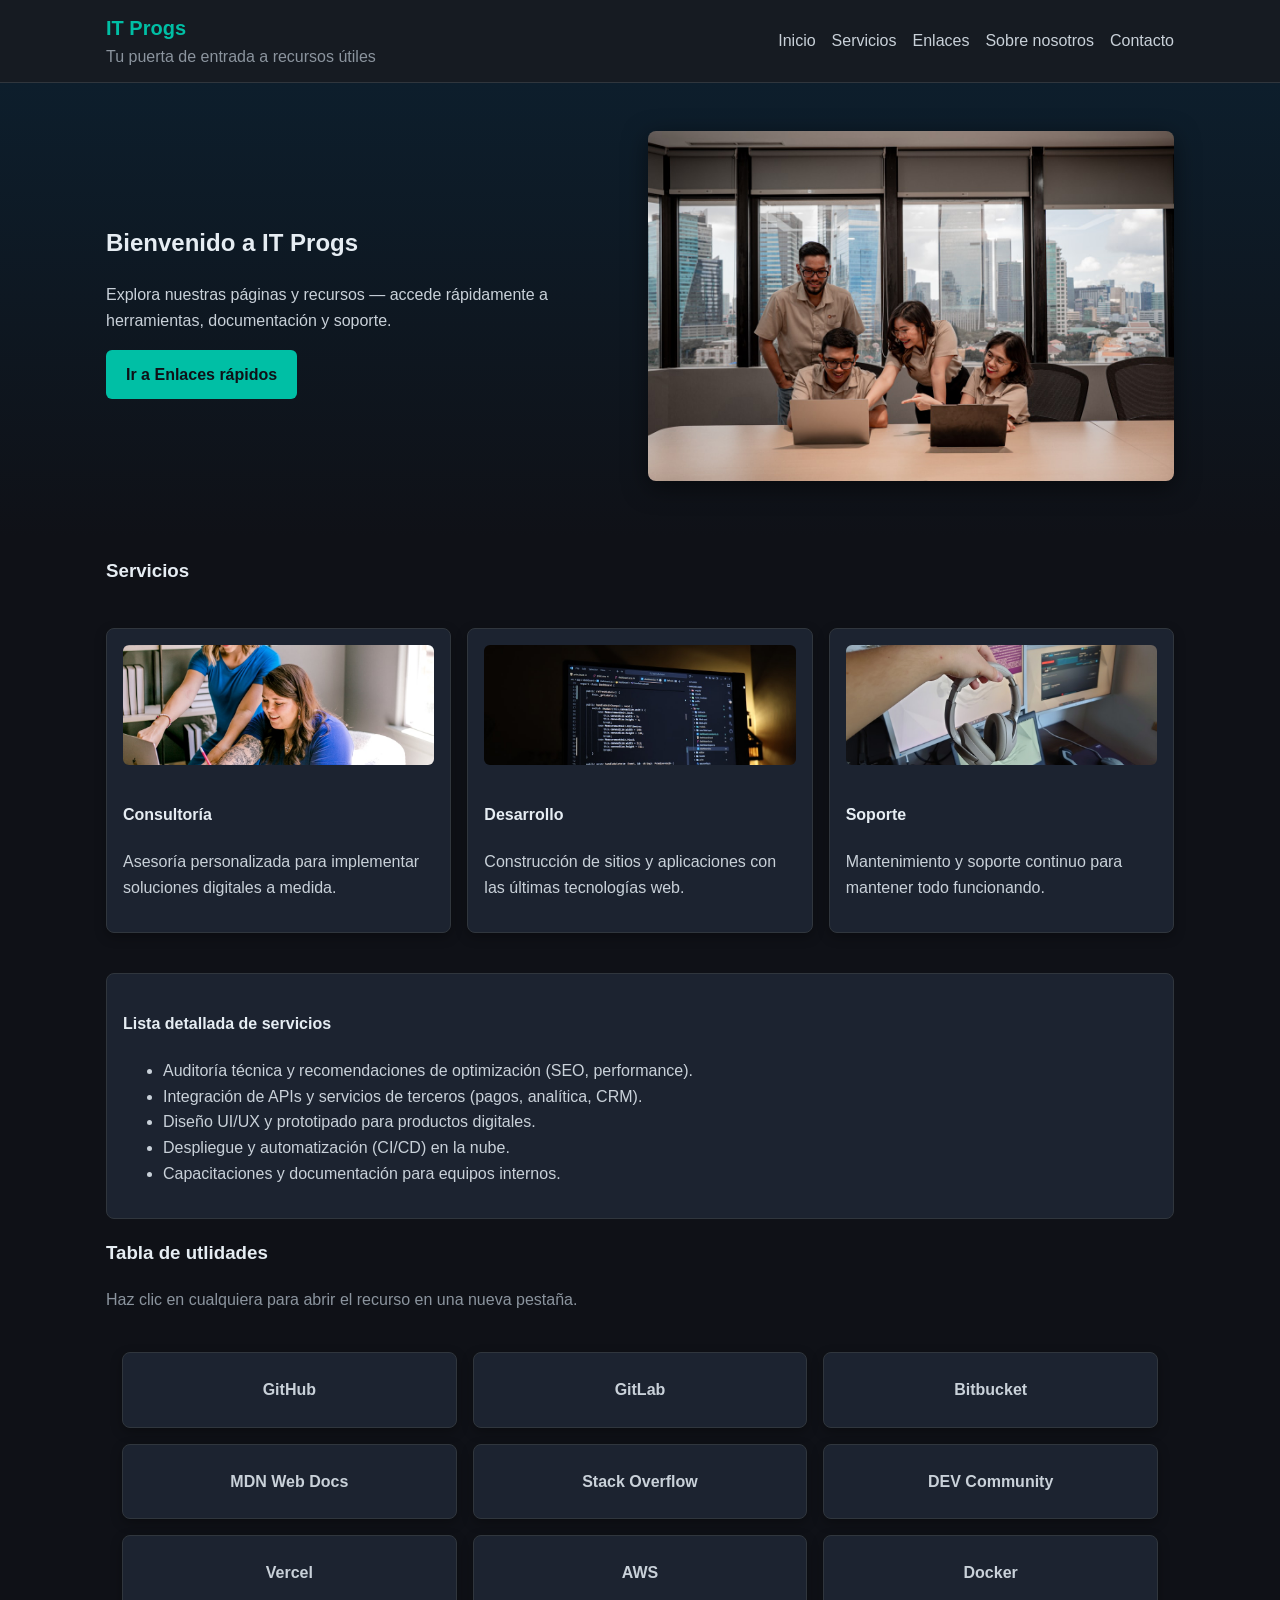
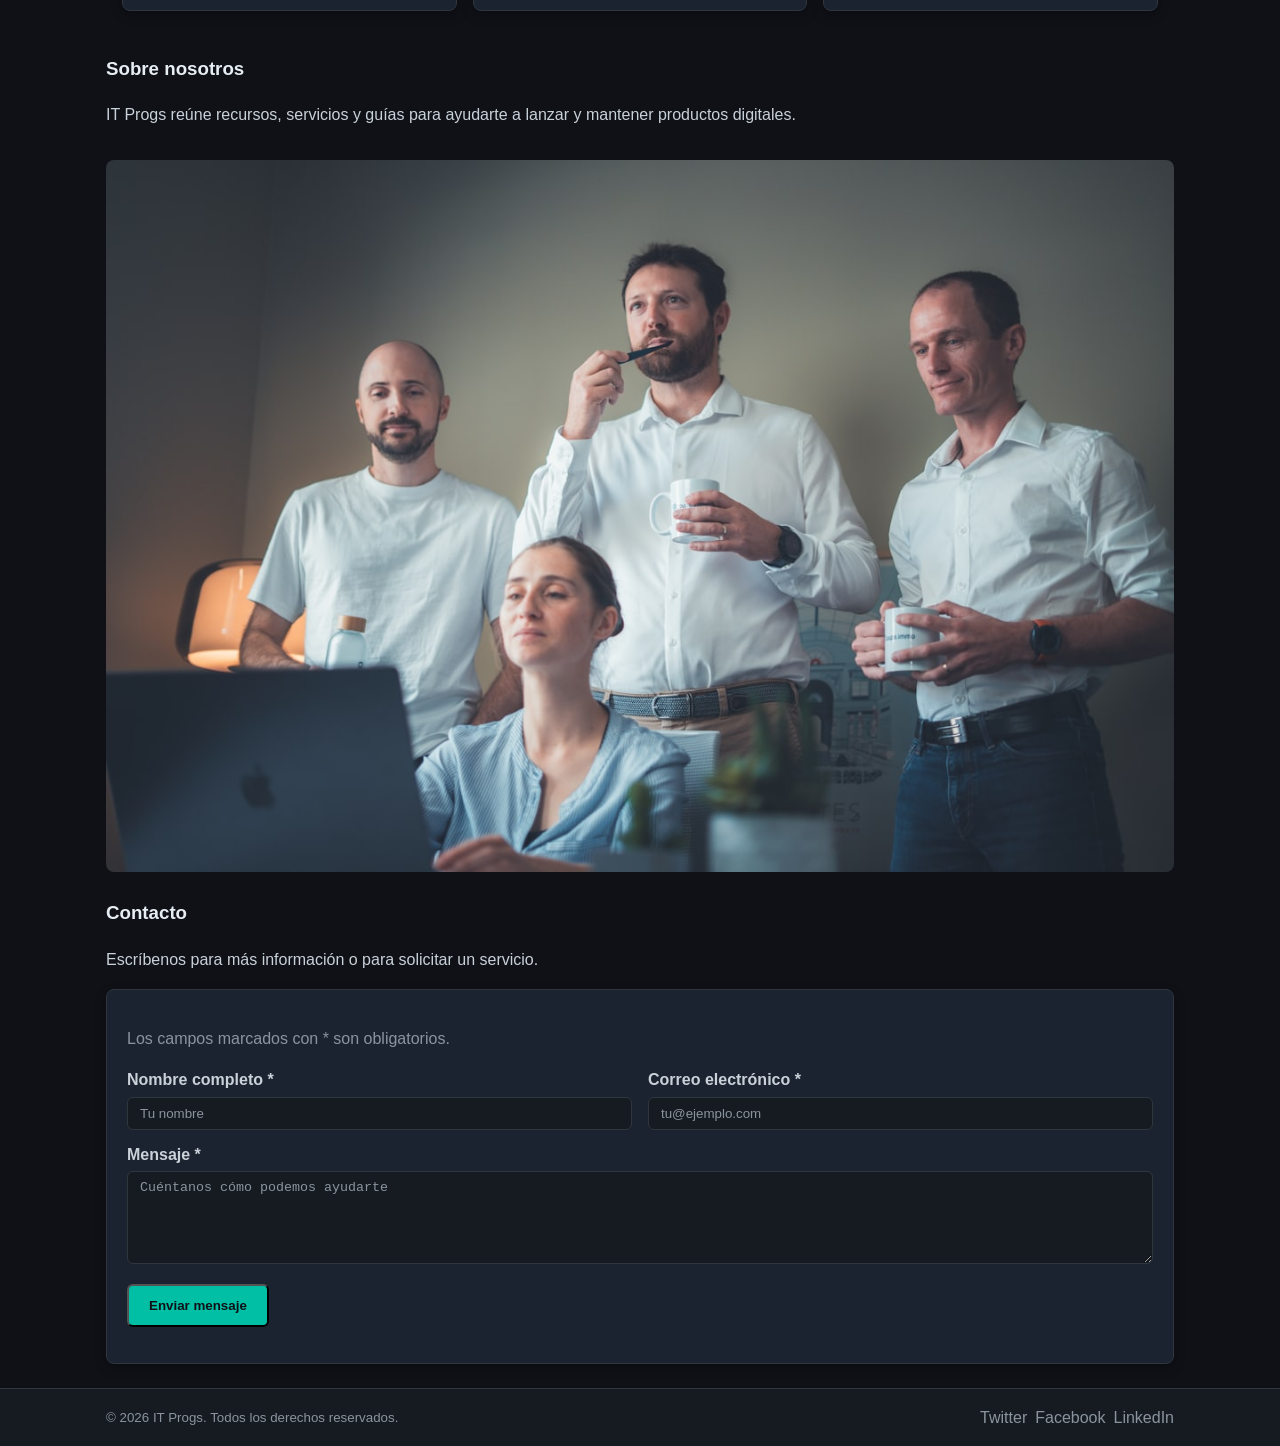
==== index.html @ 9bea5a49 "Fix Nginx config and cache issues for static files" ====
<!doctype html>
<html lang="es">

<head>
  <meta charset="utf-8">
  <meta name="viewport" content="width=device-width,initial-scale=1">
  <title>Landing Page - IT Progs</title>
  <!-- Favicon -->
  <link rel="icon" type="image/x-icon" href="images/favicon.ico">
  <!-- Enlaces a CSS y JS del proyecto -->
  <link rel="stylesheet" href="css/styles.css?v=2">
  <script src="js/scripts.js?v=2" defer></script>
</head>

<body>
  <!-- Encabezado principal del sitio -->
  <header>
    <div class="container header-inner">
      <div class="brand">
        <h1>IT Progs</h1>
        <div class="small-muted">Tu puerta de entrada a recursos útiles</div>
      </div>
      <nav aria-label="Principal">
        <ul>
          <li><a href="#hero">Inicio</a></li>
          <li><a href="#features">Servicios</a></li>
          <li><a href="#links">Enlaces</a></li>
          <li><a href="#about">Sobre nosotros</a></li>
          <li><a href="#contact">Contacto</a></li>
        </ul>
      </nav>
    </div>
  </header>

  <!-- Contenido principal de la página -->
  <main>
    <!-- Sección Hero: bienvenida e introducción -->
    <section id="hero" class="hero" aria-label="Hero" tabindex="-1">
      <div class="container hero-inner">
        <div class="hero-content">
          <h2>Bienvenido a IT Progs</h2>
          <p>Explora nuestras páginas y recursos — accede rápidamente a herramientas, documentación y soporte.</p>
          <p><a class="btn" href="#links">Ir a Enlaces rápidos</a></p>
        </div>
        <figure class="hero-img">
          <img src="images/hero-team.jpg"
            alt="Equipo de tecnología colaborando con laptops en una sala de reuniones">
        </figure>
      </div>
    </section>

    <!-- Sección de servicios principales -->
    <section id="features" class="container" aria-label="Servicios principales" tabindex="-1">
      <h3>Servicios</h3>
      <div class="features">
        <article class="feature-card">
          <img src="images/feature-consultoria.jpg"
            alt="Dos personas revisando una planificación junto a un laptop">
          <h4>Consultoría</h4>
          <p>Asesoría personalizada para implementar soluciones digitales a medida.</p>
        </article>
        <article class="feature-card">
          <img src="images/feature-desarrollo.jpg" alt="Pantalla con código en un entorno de desarrollo">
          <h4>Desarrollo</h4>
          <p>Construcción de sitios y aplicaciones con las últimas tecnologías web.</p>
        </article>
        <article class="feature-card">
          <img src="images/feature-soporte.jpg" alt="Audífonos sobre un escritorio con laptop y monitores">
          <h4>Soporte</h4>
          <p>Mantenimiento y soporte continuo para mantener todo funcionando.</p>
        </article>
      </div>

      <div class="services" aria-label="Lista de servicios">
        <h4>Lista detallada de servicios</h4>
        <ul>
          <li>Auditoría técnica y recomendaciones de optimización (SEO, performance).</li>
          <li>Integración de APIs y servicios de terceros (pagos, analítica, CRM).</li>
          <li>Diseño UI/UX y prototipado para productos digitales.</li>
          <li>Despliegue y automatización (CI/CD) en la nube.</li>
          <li>Capacitaciones y documentación para equipos internos.</li>
        </ul>
      </div>
    </section>

    <!-- Sección de enlaces rápidos -->
    <section id="links" class="container" aria-label="Enlaces rápidos" tabindex="-1">
      <h3>Tabla de utlidades</h3>
      <p class="small-muted">Haz clic en cualquiera para abrir el recurso en una nueva pestaña.</p>
      <div class="table-wrapper">
        <table>
          <tbody>
            <tr>
              <td><a href="https://github.com" target="_blank" rel="noopener">GitHub</a></td>
              <td><a href="https://gitlab.com" target="_blank" rel="noopener">GitLab</a></td>
              <td><a href="https://bitbucket.org" target="_blank" rel="noopener">Bitbucket</a></td>
            </tr>
            <tr>
              <td><a href="https://developer.mozilla.org" target="_blank" rel="noopener">MDN Web Docs</a></td>
              <td><a href="https://stackoverflow.com" target="_blank" rel="noopener">Stack Overflow</a></td>
              <td><a href="https://dev.to" target="_blank" rel="noopener">DEV Community</a></td>
            </tr>
            <tr>
              <td><a href="https://vercel.com" target="_blank" rel="noopener">Vercel</a></td>
              <td><a href="https://aws.amazon.com/es/" target="_blank" rel="noopener">AWS</a></td>
              <td><a href="https://www.docker.com" target="_blank" rel="noopener">Docker</a></td>
            </tr>
          </tbody>
        </table>
      </div>
    </section>

    <!-- Sección sobre la empresa y el equipo -->
    <section id="about" class="container" aria-label="Sobre nosotros" tabindex="-1">
      <h3>Sobre nosotros</h3>
      <p>IT Progs reúne recursos, servicios y guías para ayudarte a lanzar y mantener productos digitales.</p>
      <img src="images/about-team.jpg" alt="Equipo de IT Progs revisando un proyecto en conjunto" class="about-img">
    </section>

    <!-- Sección de contacto con formulario -->
    <section id="contact" class="container" aria-label="Contacto" tabindex="-1">
      <h3>Contacto</h3>
      <p>Escríbenos para más información o para solicitar un servicio.</p>
      <form action="#" method="post" aria-describedby="contact-desc">
        <p id="contact-desc" class="small-muted">Los campos marcados con * son obligatorios.</p>
        <div class="form-row">
          <div class="form-group">
            <label for="name">Nombre completo *</label>
            <input id="name" name="name" type="text" required placeholder="Tu nombre">
          </div>
          <div class="form-group">
            <label for="email">Correo electrónico *</label>
            <input id="email" name="email" type="email" required placeholder="tu@ejemplo.com">
          </div>
        </div>
        <div class="form-group mt-small">
          <label for="message">Mensaje *</label>
          <textarea id="message" name="message" rows="5" required
            placeholder="Cuéntanos cómo podemos ayudarte"></textarea>
        </div>
        <p class="mt-small"><button class="btn" type="submit">Enviar mensaje</button></p>
      </form>
    </section>
  </main>

  <!-- Pie de página con enlaces sociales -->
  <footer>
    <div class="container footer-inner">
      <small>© 2026 IT Progs. Todos los derechos reservados.</small>
      <nav aria-label="Redes sociales" class="footer-nav">
        <ul>
          <li><a href="https://twitter.com" target="_blank" rel="noopener">Twitter</a></li>
          <li><a href="https://www.facebook.com" target="_blank" rel="noopener">Facebook</a></li>
          <li><a href="https://www.linkedin.com" target="_blank" rel="noopener">LinkedIn</a></li>
        </ul>
      </nav>
    </div>
  </footer>
</body>

</html>
---- css/styles.css ----
/* --- CSS Variables and Base Reset --- */
:root {
  --accent: #00bfa5;
  --accent-hover: #00897b;
  --bg: #0f1117;
  --bg-surface: #161b22;
  --bg-card: #1c2330;
  --text: #e6edf3;
  --text-secondary: #c9d1d9;
  --muted: #8b949e;
  --border: #30363d;
  --maxw: 1100px;
}

/* Ensure consistent box sizing */
* {
  box-sizing: border-box;
}

/* Global typography and page background */
body {
  font-family: Arial, Helvetica, sans-serif;
  margin: 0;
  line-height: 1.6;
  color: var(--text);
  background: var(--bg);
}

/* Page container for centered content */
.container {
  max-width: var(--maxw);
  margin: 0 auto;
  padding: 0 1rem;
}

/* Header styles */
header {
  background: var(--bg-surface);
  border-bottom: 1px solid var(--border);
  padding: .75rem 0;
}

.header-inner {
  display: flex;
  align-items: center;
  justify-content: space-between;
}

.brand h1 {
  margin: 0;
  font-size: 1.25rem;
  color: var(--accent);
}

nav ul {
  list-style: none;
  padding: 0;
  margin: 0;
  display: flex;
  gap: 1rem;
  align-items: center;
}

nav a {
  text-decoration: none;
  color: var(--text-secondary);
  transition: color 0.2s;
}

nav a:hover {
  color: var(--accent);
}

/* Hero section */
.hero {
  padding: 3rem 0;
  background: linear-gradient(180deg, #0d1e2c 0%, var(--bg) 100%);
}

.hero-inner {
  display: flex;
  gap: 1rem;
  align-items: center;
}

.hero-img,
.hero-content {
  flex: 1;
}

.hero-img {
  margin: 0;
}

.hero img {
  width: 100%;
  height: auto;
  border-radius: 8px;
  box-shadow: 0 6px 24px rgba(0, 0, 0, 0.5);
}

/* Button styles */
.btn {
  background: var(--accent);
  color: #0f1117;
  font-weight: 700;
  padding: .75rem 1.25rem;
  border-radius: 6px;
  text-decoration: none;
  display: inline-block;
  transition: background 0.2s, transform 0.15s;
}

.btn:hover {
  background: var(--accent-hover);
  transform: translateY(-2px);
}

a:focus,
.btn:focus {
  outline: 3px solid color-mix(in srgb, var(--accent) 50%, transparent);
  outline-offset: 3px;
}

/* Feature card layout */
.features {
  display: grid;
  grid-template-columns: repeat(auto-fit, minmax(220px, 1fr));
  gap: 1rem;
  padding: 1.5rem 0;
}

.feature-card {
  background: var(--bg-card);
  padding: 1rem;
  border-radius: 8px;
  border: 1px solid var(--border);
  box-shadow: 0 4px 12px rgba(0, 0, 0, 0.3);
  transition: border-color 0.2s, transform 0.2s;
}

.feature-card:hover {
  border-color: var(--accent);
  transform: translateY(-3px);
}

.feature-card h4 {
  color: var(--text);
}

.feature-card p {
  color: var(--text-secondary);
}

.feature-card img {
  width: 100%;
  height: 120px;
  object-fit: cover;
  border-radius: 6px;
  margin-bottom: .5rem;
}

/* Services summary box */
.services {
  background: var(--bg-card);
  padding: 1rem;
  border-radius: 8px;
  border: 1px solid var(--border);
  margin: 1rem 0;
  color: var(--text-secondary);
}

.services h4 {
  color: var(--text);
}

.small-muted {
  color: var(--muted);
}

/* Contact form styles */
form {
  background: var(--bg-card);
  padding: 1.25rem;
  border-radius: 8px;
  border: 1px solid var(--border);
  box-shadow: 0 4px 12px rgba(0, 0, 0, 0.3);
}

.form-row {
  display: flex;
  gap: 1rem;
  flex-wrap: wrap;
}

label {
  display: block;
  font-weight: 600;
  margin-bottom: .25rem;
  color: var(--text-secondary);
}

input[type="text"],
input[type="email"],
textarea {
  width: 100%;
  padding: .5rem .75rem;
  border: 1px solid var(--border);
  border-radius: 6px;
  background: var(--bg-surface);
  color: var(--text);
}

input::placeholder,
textarea::placeholder {
  color: var(--muted);
}

input:focus,
textarea:focus {
  outline: none;
  border-color: var(--accent);
  box-shadow: 0 0 0 3px color-mix(in srgb, var(--accent) 20%, transparent);
}

section[tabindex="-1"]:focus {
  outline: none;
}

section h3 {
  color: var(--text);
}

section p {
  color: var(--text-secondary);
}

.form-group {
  flex: 1 1 240px;
}

/* Table for quick links */
.table-wrapper {
  overflow-x: auto;
  padding: 0.5rem 0;
}

table {
  width: 100%;
  border-collapse: separate;
  border-spacing: 1rem;
  background: transparent;
}

td {
  border: none;
  padding: 0;
  width: 33.33%;
  text-align: center;
}

td a {
  display: block;
  padding: 1.5rem 1rem;
  background: var(--bg-card);
  border-radius: 8px;
  color: var(--text-secondary);
  text-decoration: none;
  font-weight: 600;
  box-shadow: 0 4px 12px rgba(0, 0, 0, 0.3);
  transition: all 0.2s ease-in-out;
  border: 1px solid var(--border);
}

td a:hover {
  transform: translateY(-4px);
  box-shadow: 0 8px 20px rgba(0, 0, 0, 0.5);
  color: var(--accent);
  border-color: var(--accent);
}

/* About section image */
.about-img {
  width: 100%;
  border-radius: 8px;
  margin-top: 1rem;
}

/* Footer details */
.footer-nav ul {
  display: flex;
  gap: 0.5rem;
  margin: 0;
  padding: 0;
  list-style: none;
}

.footer-nav a {
  color: var(--muted);
  text-decoration: none;
  transition: color 0.2s;
}

.footer-nav a:hover {
  color: var(--accent);
}

.footer-inner {
  display: flex;
  justify-content: space-between;
  align-items: center;
  gap: 1rem;
  flex-wrap: wrap;
}

/* Utility helper class */
.mt-small {
  margin-top: .75rem;
}

footer {
  background: var(--bg-surface);
  color: var(--muted);
  padding: 1rem 0;
  margin-top: 1.5rem;
  border-top: 1px solid var(--border);
}

/* Mobile styling */
@media (max-width: 700px) {
  .hero-inner {
    flex-direction: column;
  }
  .hero-img,
  .hero-content {
    width: 100%;
  }
}
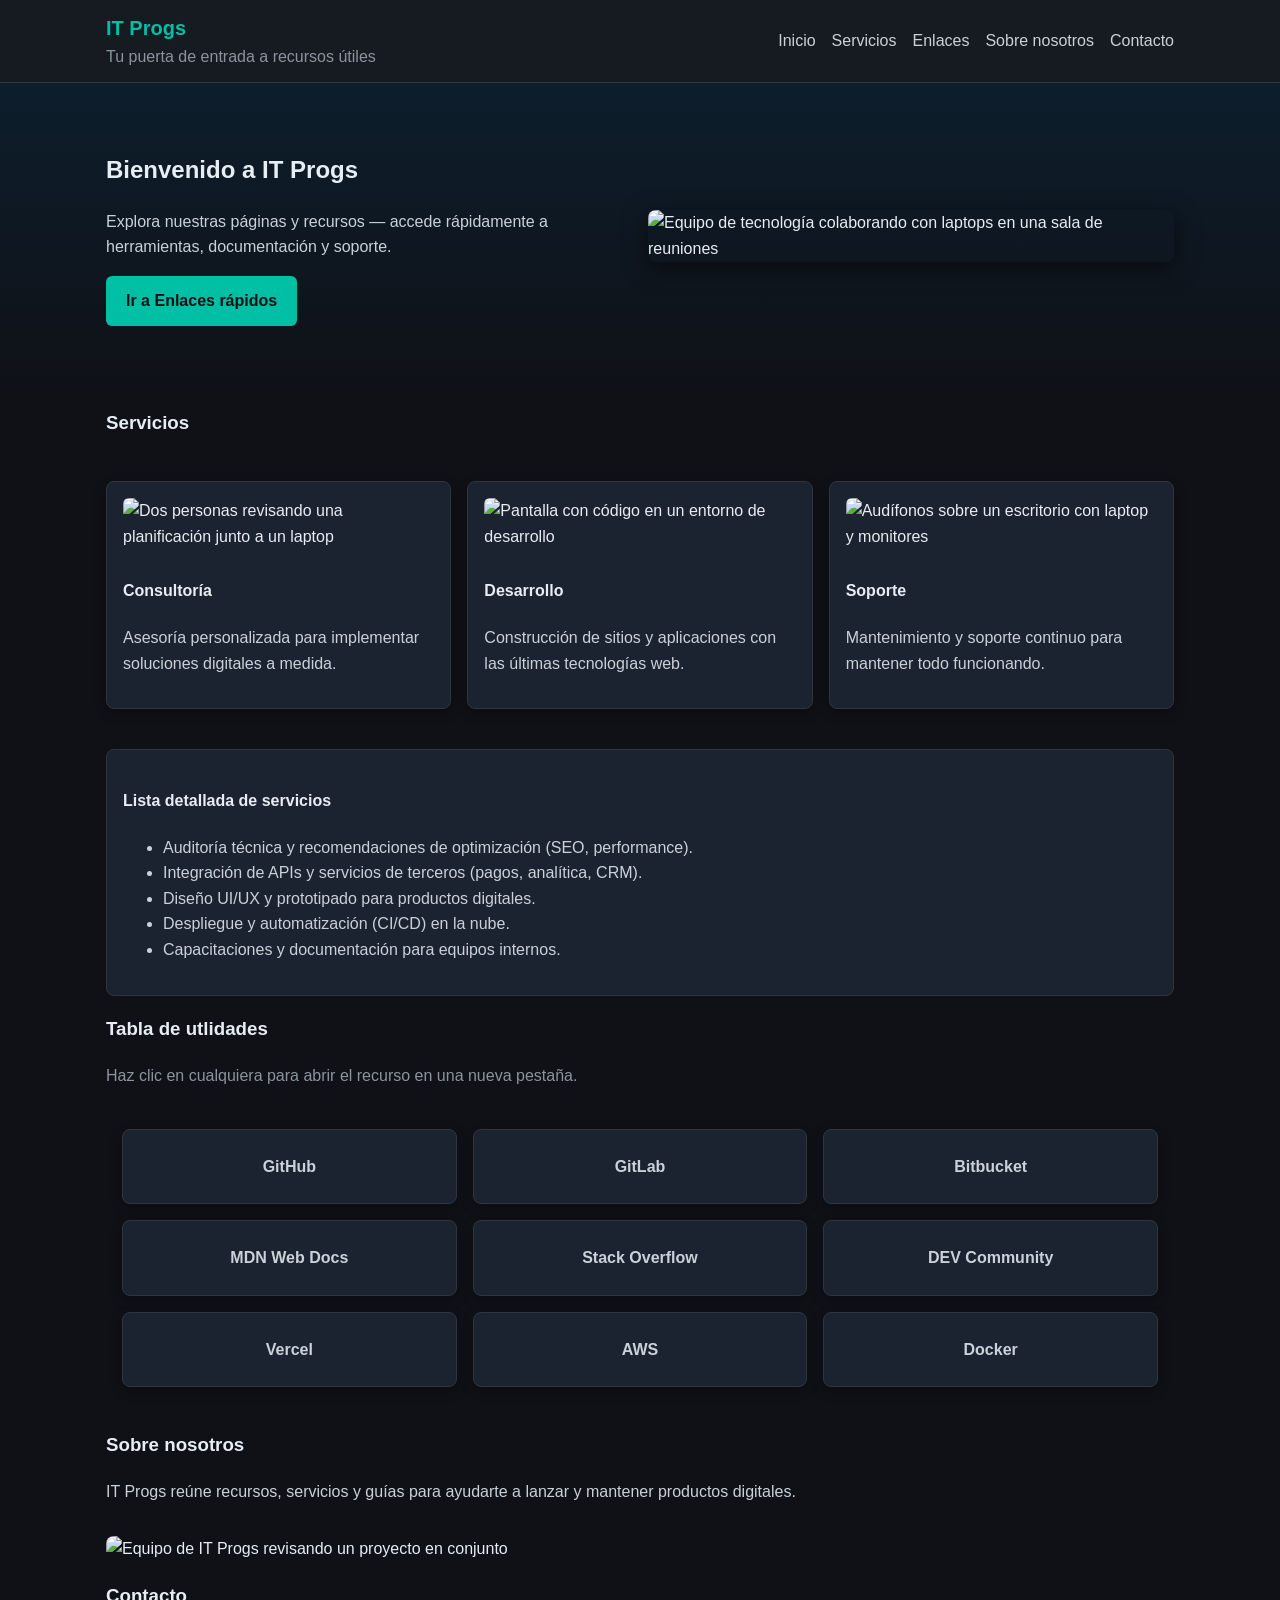
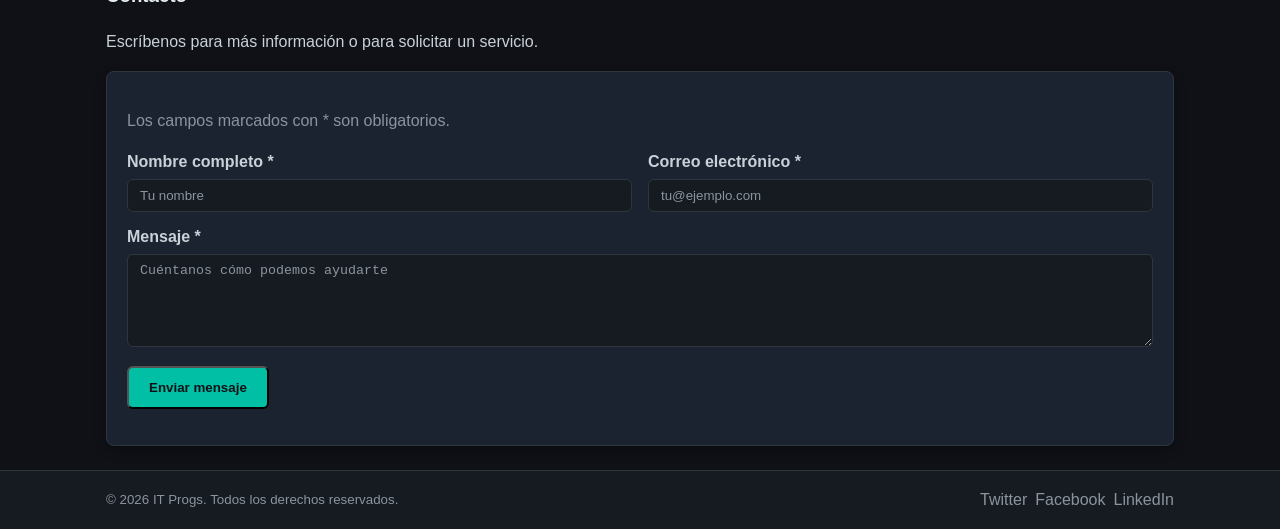
==== commit 77550a86: "Use remote image URLs in landing page" ====
--- a/index.html
+++ b/index.html
@@ -43,7 +43,7 @@
           <p><a class="btn" href="#links">Ir a Enlaces rápidos</a></p>
         </div>
         <figure class="hero-img">
-          <img src="images/hero-team.jpg"
+          <img src="https://images.unsplash.com/photo-1774600134168-b9ebd714e4e1?auto=format&fit=crop&fm=jpg&ixid=M3wxMjA3fDB8MHxwaG90by1wYWdlfHx8fGVufDB8fHx8fA%3D%3D&q=80&w=1600"
             alt="Equipo de tecnología colaborando con laptops en una sala de reuniones">
         </figure>
       </div>
@@ -54,18 +54,18 @@
       <h3>Servicios</h3>
       <div class="features">
         <article class="feature-card">
-          <img src="images/feature-consultoria.jpg"
+          <img src="https://images.unsplash.com/photo-1768876798766-02f679b1831d?auto=format&fit=crop&fm=jpg&ixid=M3wxMjA3fDB8MHxwaG90by1wYWdlfHx8fGVufDB8fHx8fA%3D%3D&q=80&w=1200"
             alt="Dos personas revisando una planificación junto a un laptop">
           <h4>Consultoría</h4>
           <p>Asesoría personalizada para implementar soluciones digitales a medida.</p>
         </article>
         <article class="feature-card">
-          <img src="images/feature-desarrollo.jpg" alt="Pantalla con código en un entorno de desarrollo">
+          <img src="https://images.unsplash.com/photo-1770734360042-676ef707d022?auto=format&fit=crop&fm=jpg&ixid=M3wxMjA3fDB8MHxwaG90by1wYWdlfHx8fGVufDB8fHx8fA%3D%3D&q=80&w=1200" alt="Pantalla con código en un entorno de desarrollo">
           <h4>Desarrollo</h4>
           <p>Construcción de sitios y aplicaciones con las últimas tecnologías web.</p>
         </article>
         <article class="feature-card">
-          <img src="images/feature-soporte.jpg" alt="Audífonos sobre un escritorio con laptop y monitores">
+          <img src="https://images.unsplash.com/photo-1695820815944-ddd5b3743ee9?auto=format&fit=crop&fm=jpg&ixid=M3wxMjA3fDB8MHxwaG90by1wYWdlfHx8fGVufDB8fHx8fA%3D%3D&q=80&w=1200" alt="Audífonos sobre un escritorio con laptop y monitores">
           <h4>Soporte</h4>
           <p>Mantenimiento y soporte continuo para mantener todo funcionando.</p>
         </article>
@@ -114,7 +114,7 @@
     <section id="about" class="container" aria-label="Sobre nosotros" tabindex="-1">
       <h3>Sobre nosotros</h3>
       <p>IT Progs reúne recursos, servicios y guías para ayudarte a lanzar y mantener productos digitales.</p>
-      <img src="images/about-team.jpg" alt="Equipo de IT Progs revisando un proyecto en conjunto" class="about-img">
+      <img src="https://images.unsplash.com/photo-1768310489951-a0a35cb52d56?auto=format&fit=crop&fm=jpg&ixid=M3wxMjA3fDB8MHxwaG90by1wYWdlfHx8fGVufDB8fHx8fA%3D%3D&q=80&w=1600" alt="Equipo de IT Progs revisando un proyecto en conjunto" class="about-img">
     </section>
 
     <!-- Sección de contacto con formulario -->
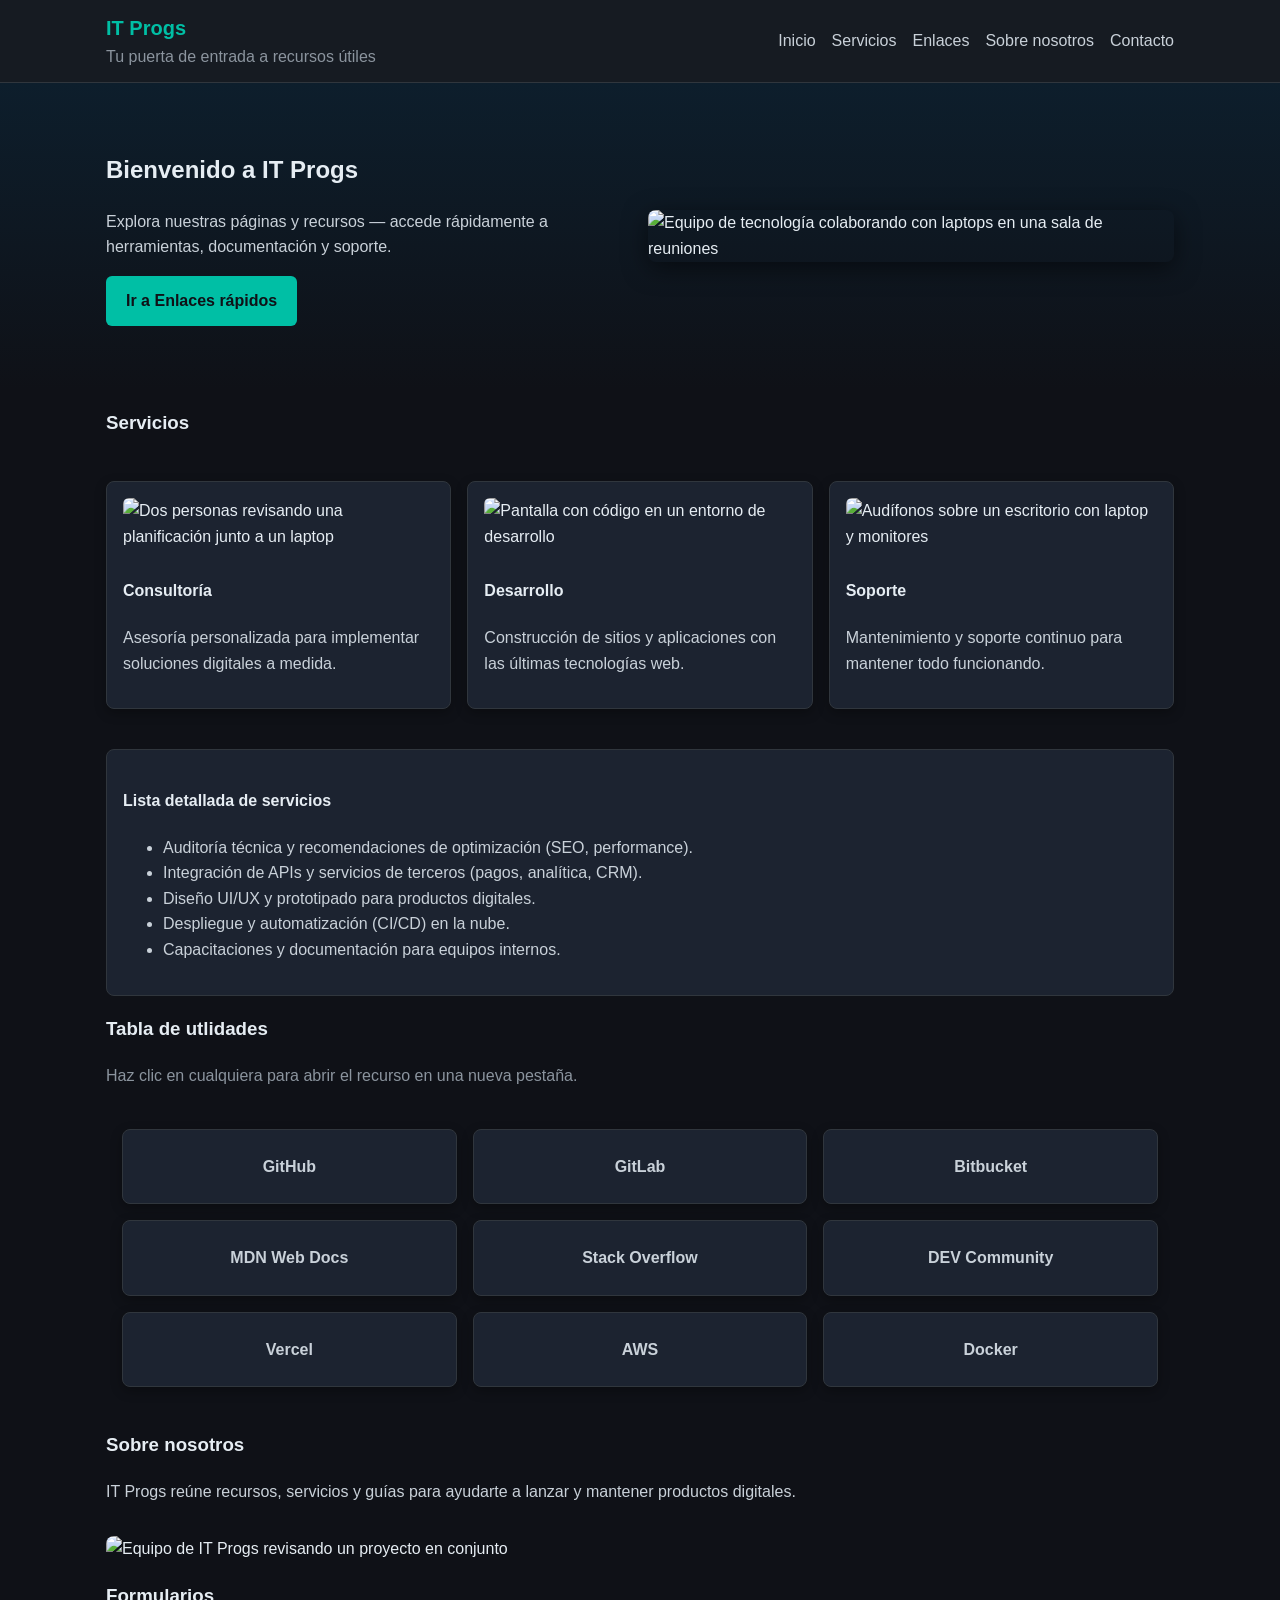
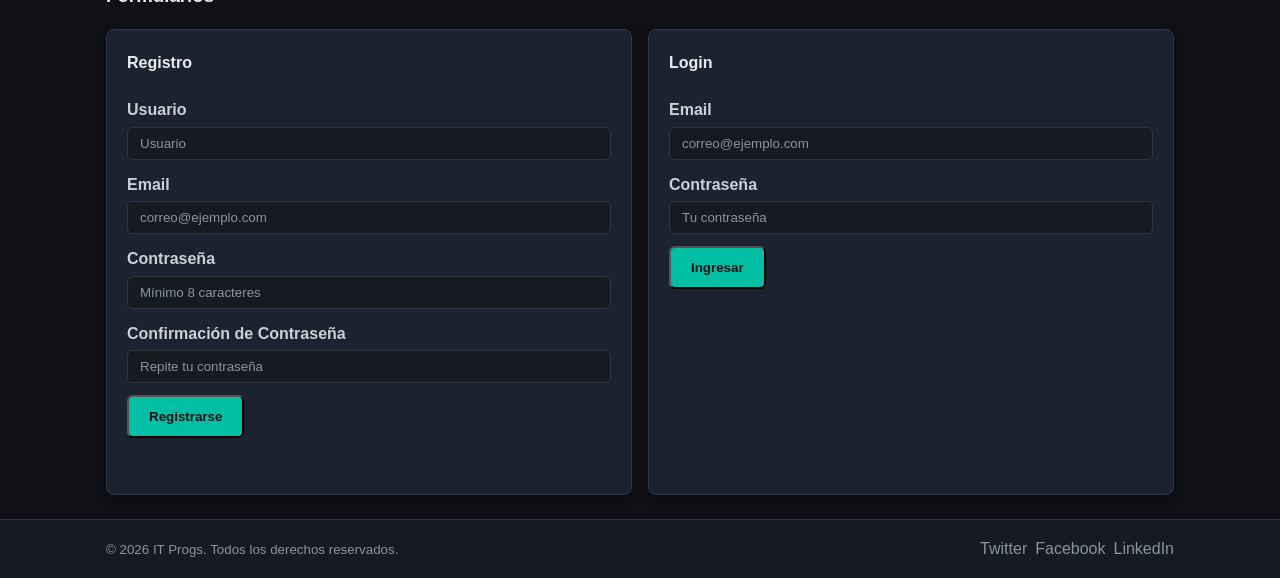
==== commit 7371d5d1: "Agregar formularios de registro y login" ====
--- a/index.html
+++ b/index.html
@@ -119,27 +119,38 @@
 
     <!-- Sección de contacto con formulario -->
     <section id="contact" class="container" aria-label="Contacto" tabindex="-1">
-      <h3>Contacto</h3>
-      <p>Escríbenos para más información o para solicitar un servicio.</p>
-      <form action="#" method="post" aria-describedby="contact-desc">
-        <p id="contact-desc" class="small-muted">Los campos marcados con * son obligatorios.</p>
-        <div class="form-row">
-          <div class="form-group">
-            <label for="name">Nombre completo *</label>
-            <input id="name" name="name" type="text" required placeholder="Tu nombre">
-          </div>
-          <div class="form-group">
-            <label for="email">Correo electrónico *</label>
-            <input id="email" name="email" type="email" required placeholder="tu@ejemplo.com">
-          </div>
-        </div>
-        <div class="form-group mt-small">
-          <label for="message">Mensaje *</label>
-          <textarea id="message" name="message" rows="5" required
-            placeholder="Cuéntanos cómo podemos ayudarte"></textarea>
-        </div>
-        <p class="mt-small"><button class="btn" type="submit">Enviar mensaje</button></p>
-      </form>
+      <h3>Formularios</h3>
+      <div class="forms-grid">
+        <form id="registroForm" novalidate>
+          <h4>Registro</h4>
+          <label for="usuarioRegistro">Usuario</label>
+          <input type="text" id="usuarioRegistro" placeholder="Usuario">
+
+          <label for="emailRegistro">Email</label>
+          <input type="email" id="emailRegistro" placeholder="correo@ejemplo.com">
+
+          <label for="passwordRegistro">Contraseña</label>
+          <input type="password" id="passwordRegistro" placeholder="Mínimo 8 caracteres">
+
+          <label for="confirmarPassword">Confirmación de Contraseña</label>
+          <input type="password" id="confirmarPassword" placeholder="Repite tu contraseña">
+
+          <button type="submit" class="btn">Registrarse</button>
+          <p id="mensajeRegistro" class="form-message"></p>
+        </form>
+
+        <form id="loginForm" novalidate>
+          <h4>Login</h4>
+          <label for="emailLogin">Email</label>
+          <input type="email" id="emailLogin" placeholder="correo@ejemplo.com">
+
+          <label for="passwordLogin">Contraseña</label>
+          <input type="password" id="passwordLogin" placeholder="Tu contraseña">
+
+          <button type="submit" class="btn">Ingresar</button>
+          <p id="mensajeLogin" class="form-message"></p>
+        </form>
+      </div>
     </section>
   </main>
 
@@ -156,6 +167,7 @@
       </nav>
     </div>
   </footer>
+  <script src="js/app.js"></script>
 </body>
 
 </html>
--- a/css/styles.css
+++ b/css/styles.css
@@ -179,12 +179,22 @@
 }
 
 /* Contact form styles */
+.forms-grid {
+  display: grid;
+  grid-template-columns: repeat(auto-fit, minmax(260px, 1fr));
+  gap: 1rem;
+}
+
 form {
   background: var(--bg-card);
   padding: 1.25rem;
   border-radius: 8px;
   border: 1px solid var(--border);
   box-shadow: 0 4px 12px rgba(0, 0, 0, 0.3);
+}
+
+form h4 {
+  margin-top: 0;
 }
 
 .form-row {
@@ -202,9 +212,11 @@
 
 input[type="text"],
 input[type="email"],
+input[type="password"],
 textarea {
   width: 100%;
   padding: .5rem .75rem;
+  margin-bottom: .75rem;
   border: 1px solid var(--border);
   border-radius: 6px;
   background: var(--bg-surface);
@@ -221,6 +233,20 @@
   outline: none;
   border-color: var(--accent);
   box-shadow: 0 0 0 3px color-mix(in srgb, var(--accent) 20%, transparent);
+}
+
+.form-message {
+  min-height: 1.5rem;
+  margin: .75rem 0 0;
+  font-weight: 600;
+}
+
+.form-message.error {
+  color: #ff8a8a;
+}
+
+.form-message.success {
+  color: var(--accent);
 }
 
 section[tabindex="-1"]:focus {
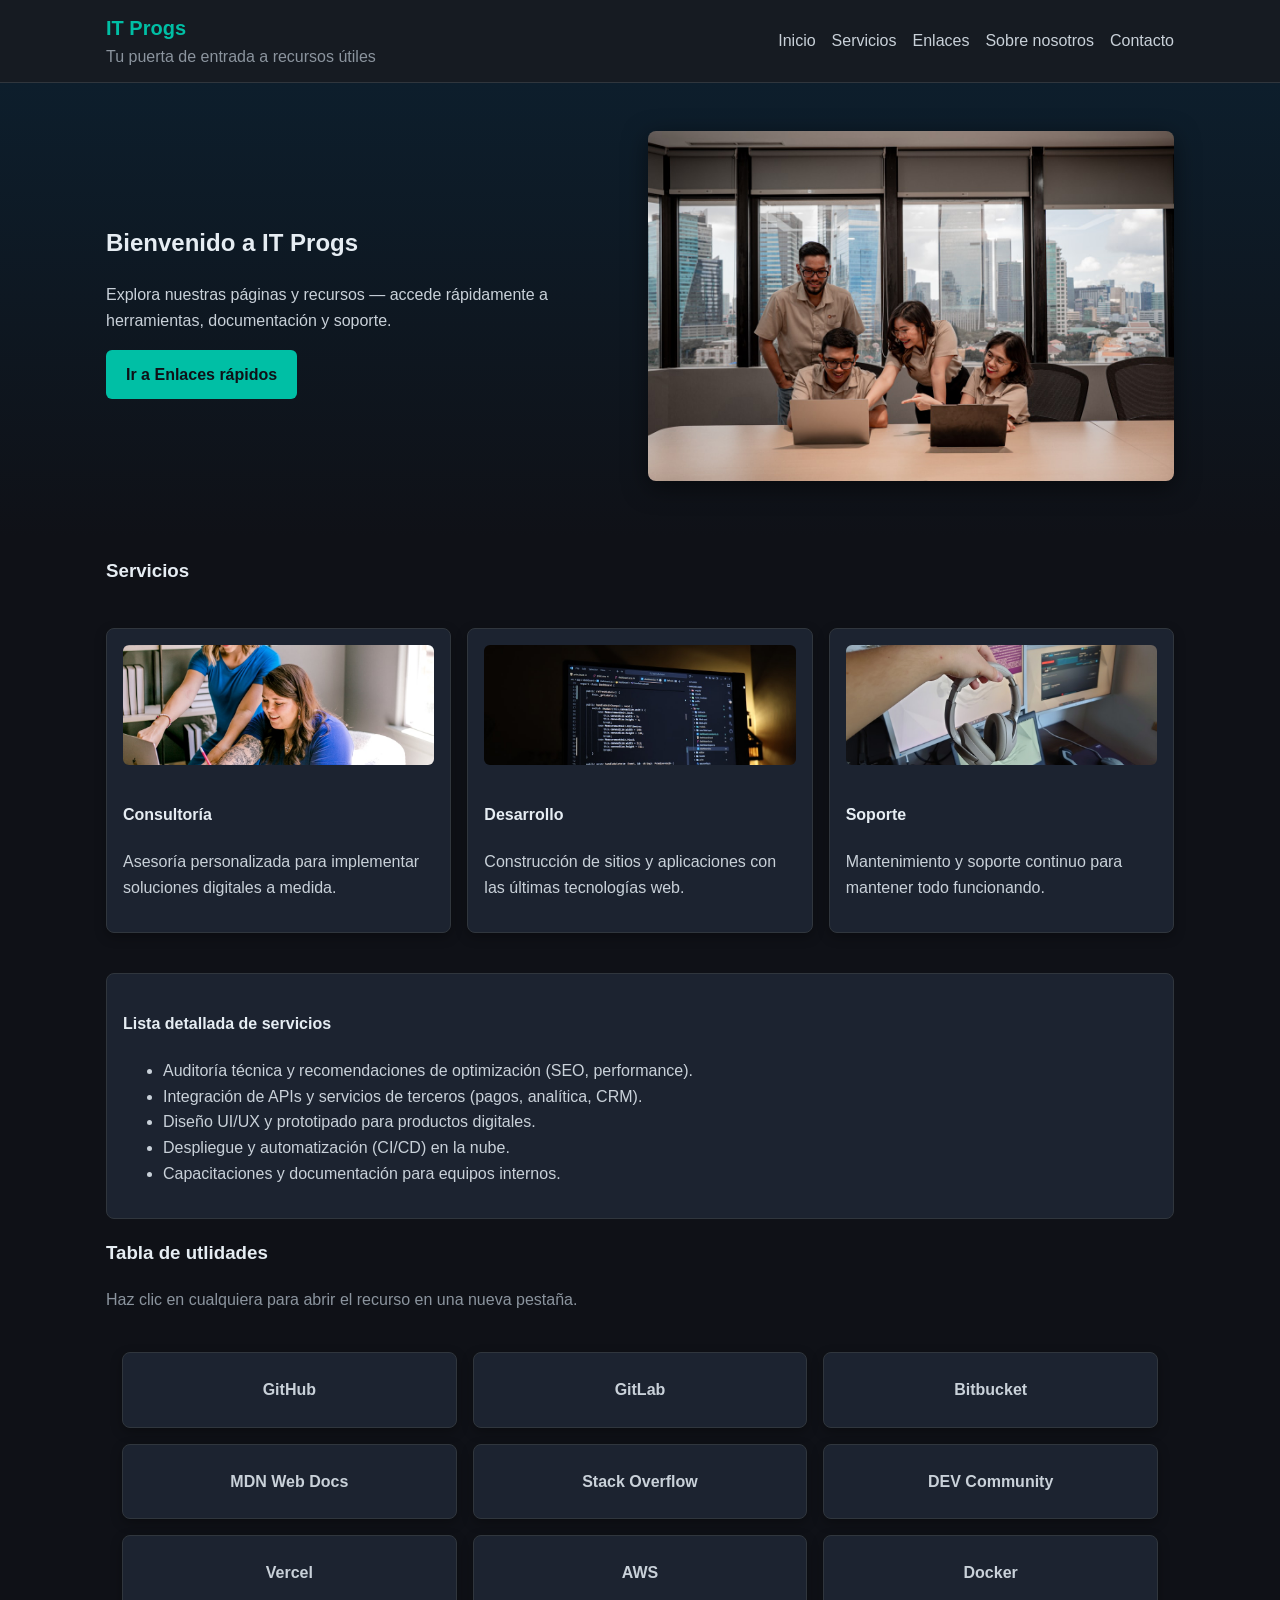
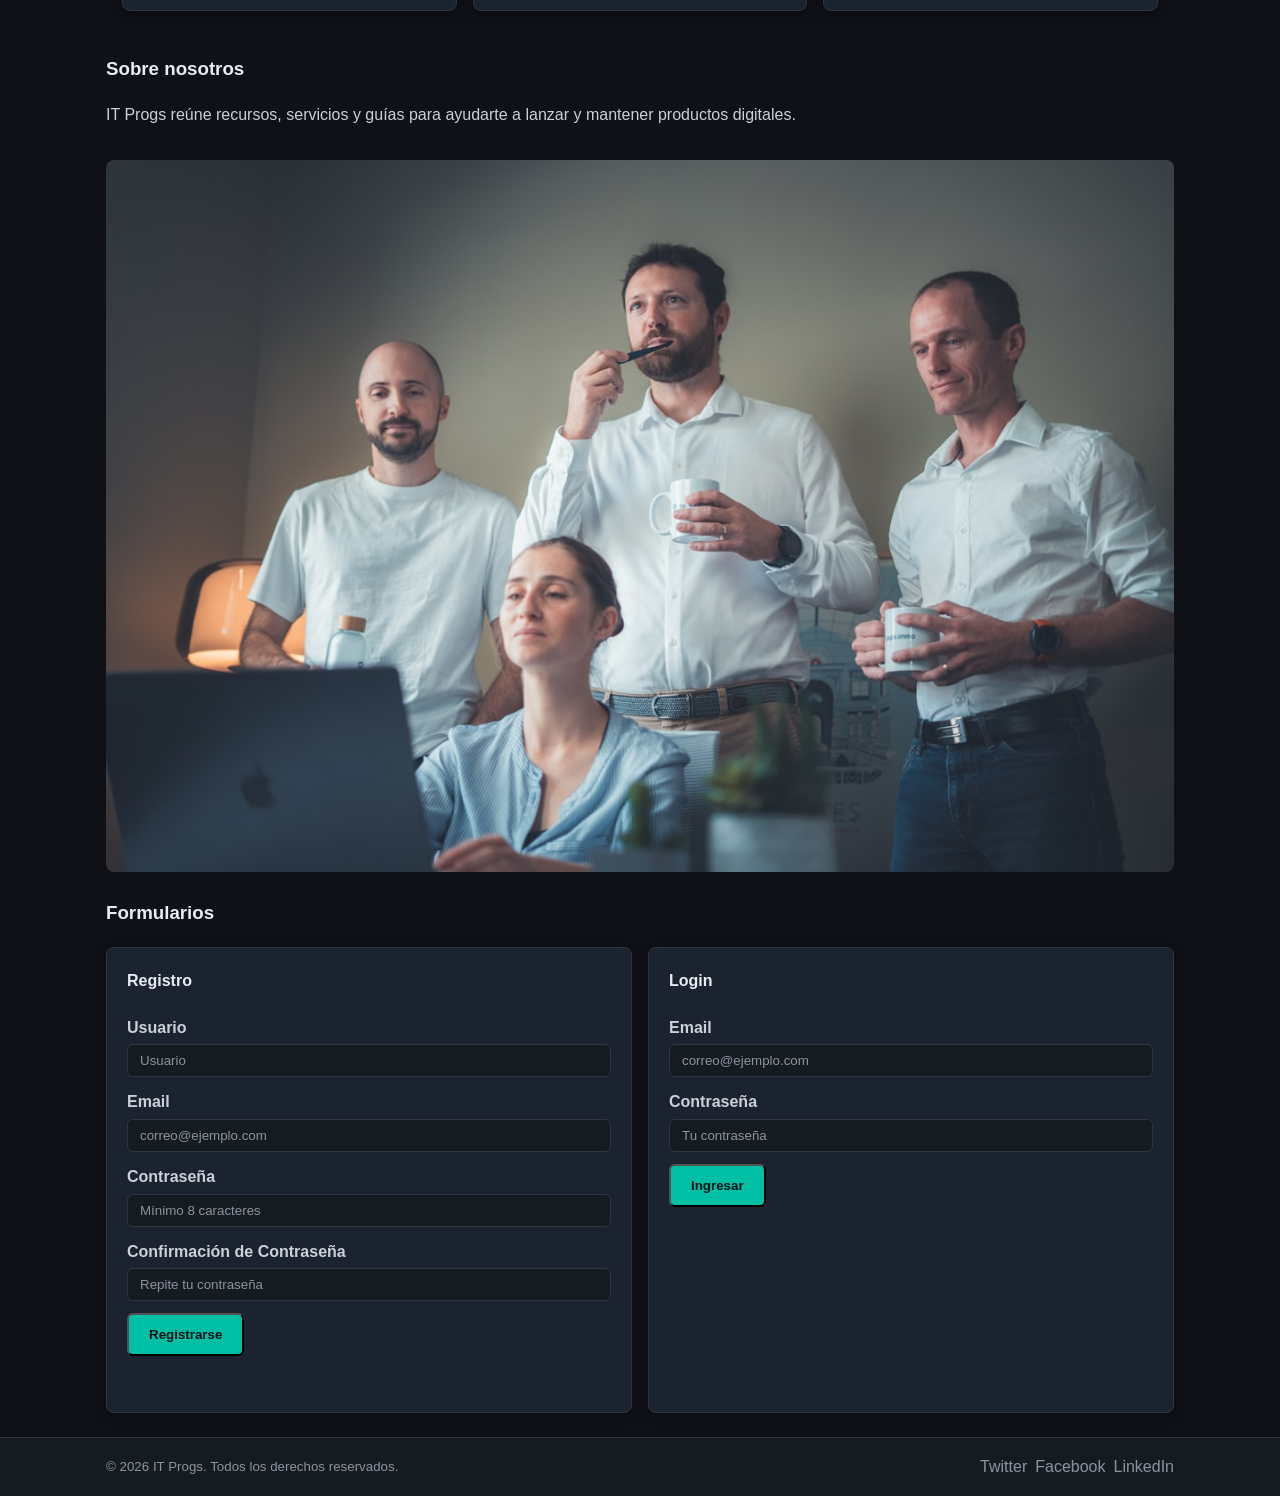
==== commit fd42b4c0: "Agregar formularios de registro y login" ====
--- a/index.html
+++ b/index.html
@@ -8,8 +8,8 @@
   <!-- Favicon -->
   <link rel="icon" type="image/x-icon" href="images/favicon.ico">
   <!-- Enlaces a CSS y JS del proyecto -->
-  <link rel="stylesheet" href="css/styles.css?v=2">
-  <script src="js/scripts.js?v=2" defer></script>
+  <link rel="stylesheet" href="css/styles.css">
+  <script src="js/scripts.js" defer></script>
 </head>
 
 <body>
@@ -43,7 +43,7 @@
           <p><a class="btn" href="#links">Ir a Enlaces rápidos</a></p>
         </div>
         <figure class="hero-img">
-          <img src="https://images.unsplash.com/photo-1774600134168-b9ebd714e4e1?auto=format&fit=crop&fm=jpg&ixid=M3wxMjA3fDB8MHxwaG90by1wYWdlfHx8fGVufDB8fHx8fA%3D%3D&q=80&w=1600"
+          <img src="images/hero-team.jpg"
             alt="Equipo de tecnología colaborando con laptops en una sala de reuniones">
         </figure>
       </div>
@@ -54,18 +54,18 @@
       <h3>Servicios</h3>
       <div class="features">
         <article class="feature-card">
-          <img src="https://images.unsplash.com/photo-1768876798766-02f679b1831d?auto=format&fit=crop&fm=jpg&ixid=M3wxMjA3fDB8MHxwaG90by1wYWdlfHx8fGVufDB8fHx8fA%3D%3D&q=80&w=1200"
+          <img src="images/feature-consultoria.jpg"
             alt="Dos personas revisando una planificación junto a un laptop">
           <h4>Consultoría</h4>
           <p>Asesoría personalizada para implementar soluciones digitales a medida.</p>
         </article>
         <article class="feature-card">
-          <img src="https://images.unsplash.com/photo-1770734360042-676ef707d022?auto=format&fit=crop&fm=jpg&ixid=M3wxMjA3fDB8MHxwaG90by1wYWdlfHx8fGVufDB8fHx8fA%3D%3D&q=80&w=1200" alt="Pantalla con código en un entorno de desarrollo">
+          <img src="images/feature-desarrollo.jpg" alt="Pantalla con código en un entorno de desarrollo">
           <h4>Desarrollo</h4>
           <p>Construcción de sitios y aplicaciones con las últimas tecnologías web.</p>
         </article>
         <article class="feature-card">
-          <img src="https://images.unsplash.com/photo-1695820815944-ddd5b3743ee9?auto=format&fit=crop&fm=jpg&ixid=M3wxMjA3fDB8MHxwaG90by1wYWdlfHx8fGVufDB8fHx8fA%3D%3D&q=80&w=1200" alt="Audífonos sobre un escritorio con laptop y monitores">
+          <img src="images/feature-soporte.jpg" alt="Audífonos sobre un escritorio con laptop y monitores">
           <h4>Soporte</h4>
           <p>Mantenimiento y soporte continuo para mantener todo funcionando.</p>
         </article>
@@ -114,7 +114,7 @@
     <section id="about" class="container" aria-label="Sobre nosotros" tabindex="-1">
       <h3>Sobre nosotros</h3>
       <p>IT Progs reúne recursos, servicios y guías para ayudarte a lanzar y mantener productos digitales.</p>
-      <img src="https://images.unsplash.com/photo-1768310489951-a0a35cb52d56?auto=format&fit=crop&fm=jpg&ixid=M3wxMjA3fDB8MHxwaG90by1wYWdlfHx8fGVufDB8fHx8fA%3D%3D&q=80&w=1600" alt="Equipo de IT Progs revisando un proyecto en conjunto" class="about-img">
+      <img src="images/about-team.jpg" alt="Equipo de IT Progs revisando un proyecto en conjunto" class="about-img">
     </section>
 
     <!-- Sección de contacto con formulario -->
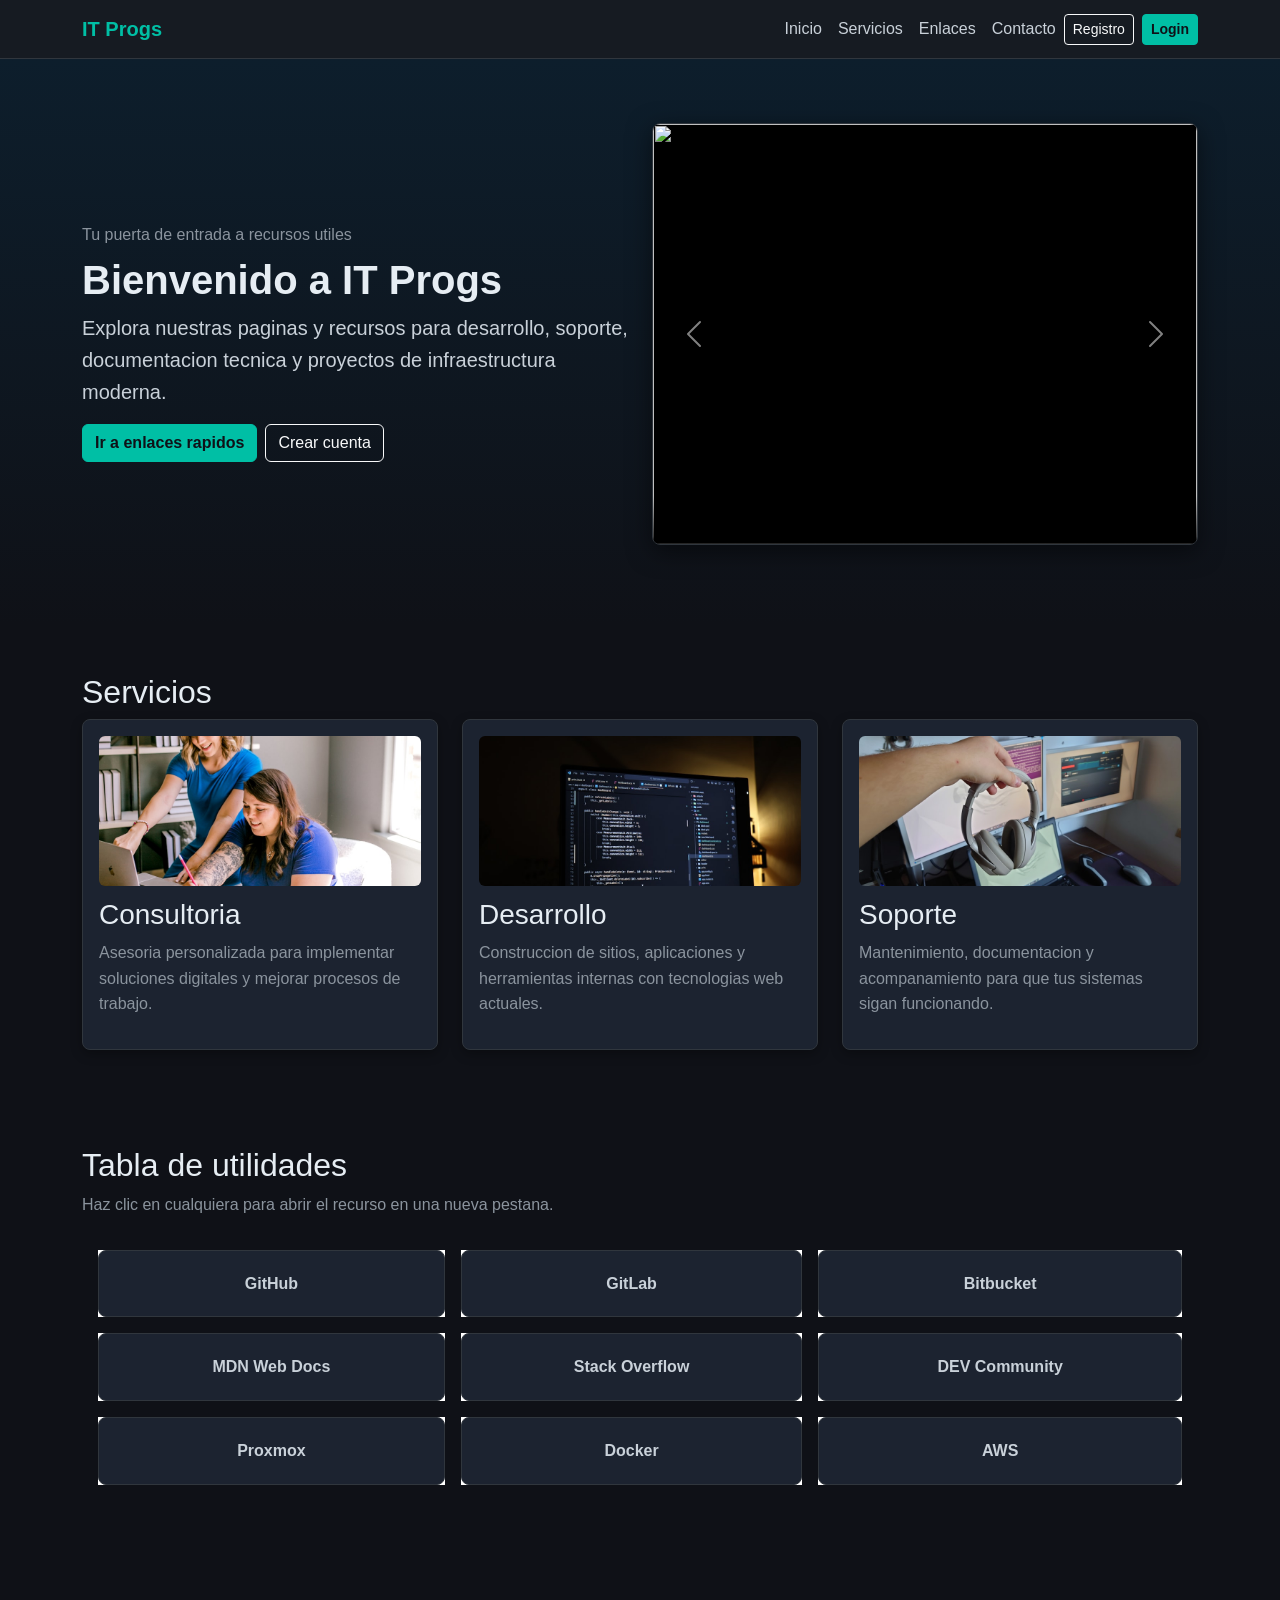
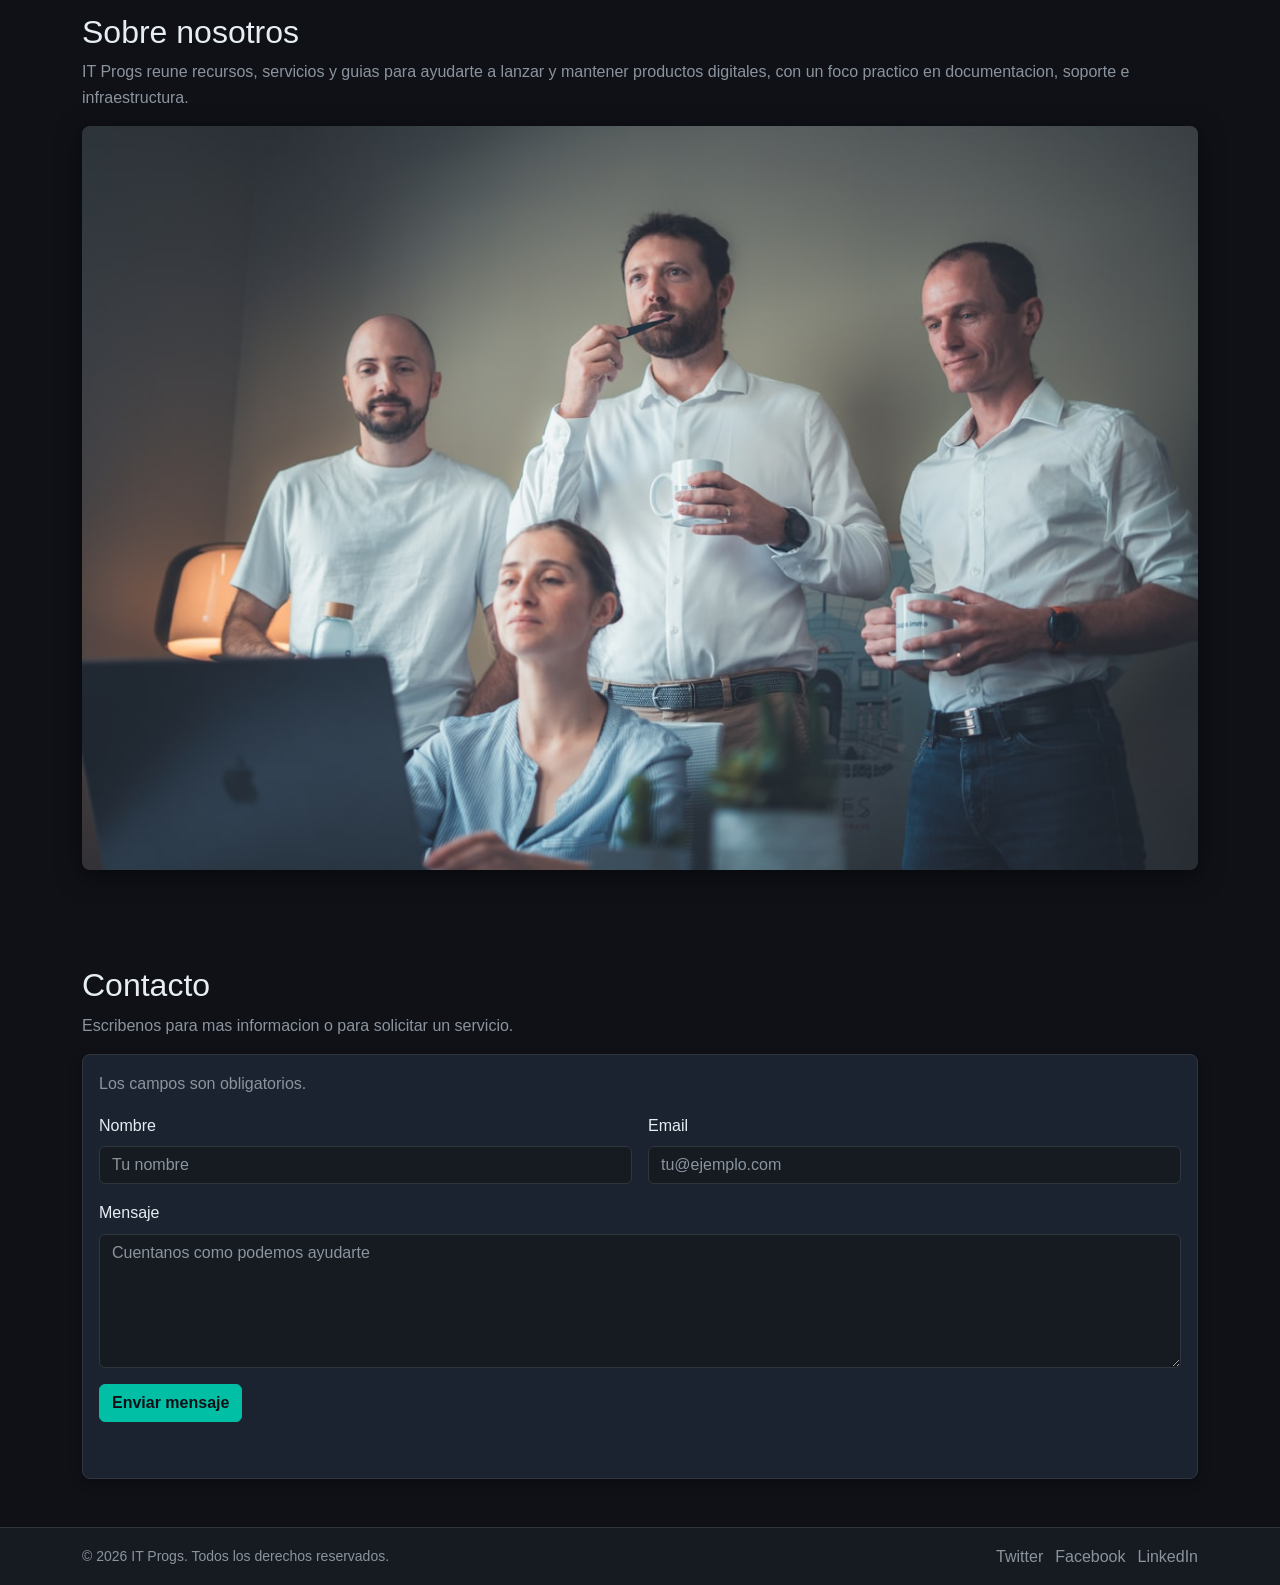
==== commit 60555088: "Estructura" ====
--- a/index.html
+++ b/index.html
@@ -3,92 +3,196 @@
 
 <head>
   <meta charset="utf-8">
-  <meta name="viewport" content="width=device-width,initial-scale=1">
-  <title>Landing Page - IT Progs</title>
-  <!-- Favicon -->
+  <meta name="viewport" content="width=device-width, initial-scale=1">
+  <title>IT Progs | Recursos, Soporte y Hardware</title>
   <link rel="icon" type="image/x-icon" href="images/favicon.ico">
-  <!-- Enlaces a CSS y JS del proyecto -->
-  <link rel="stylesheet" href="css/styles.css">
-  <script src="js/scripts.js" defer></script>
+  <link href="https://cdn.jsdelivr.net/npm/bootstrap@5.3.3/dist/css/bootstrap.min.css" rel="stylesheet">
+  <link rel="stylesheet" href="styles.css">
+  <script src="script.js" defer></script>
 </head>
 
 <body>
-  <!-- Encabezado principal del sitio -->
-  <header>
-    <div class="container header-inner">
-      <div class="brand">
-        <h1>IT Progs</h1>
-        <div class="small-muted">Tu puerta de entrada a recursos útiles</div>
-      </div>
-      <nav aria-label="Principal">
-        <ul>
-          <li><a href="#hero">Inicio</a></li>
-          <li><a href="#features">Servicios</a></li>
-          <li><a href="#links">Enlaces</a></li>
-          <li><a href="#about">Sobre nosotros</a></li>
-          <li><a href="#contact">Contacto</a></li>
-        </ul>
-      </nav>
+  <header class="site-header sticky-top">
+    <nav class="navbar navbar-expand-lg navbar-dark" aria-label="Principal">
+      <div class="container">
+        <a class="navbar-brand fw-bold" href="#hero">IT Progs</a>
+
+        <div class="nav-actions ms-auto order-lg-3">
+          <button class="btn btn-outline-light btn-sm" id="abrirRegistro" type="button">Registro</button>
+          <button class="btn btn-accent btn-sm" id="abrirLogin" type="button">Login</button>
+        </div>
+
+        <button class="navbar-toggler ms-2 order-lg-4" id="menuButton" type="button" aria-controls="mainMenu"
+          aria-expanded="false" aria-label="Mostrar menu">
+          <span class="navbar-toggler-icon"></span>
+        </button>
+
+        <div class="collapse navbar-collapse" id="mainMenu">
+          <ul class="navbar-nav ms-auto">
+            <li class="nav-item"><a class="nav-link" href="#hero">Inicio</a></li>
+            <li class="nav-item"><a class="nav-link" href="#features">Servicios</a></li>
+            <li class="nav-item"><a class="nav-link" href="#links">Enlaces</a></li>
+            <li class="nav-item"><a class="nav-link" href="#contact">Contacto</a></li>
+          </ul>
+        </div>
+      </div>
+    </nav>
+  </header>
+
+  <section class="login-popup" id="loginPopup" aria-hidden="true" aria-labelledby="tituloLogin" role="dialog">
+    <div class="popup-panel">
+      <div class="d-flex justify-content-between align-items-start gap-3">
+        <div>
+          <p class="small-muted mb-1">Entrada y salida de datos</p>
+          <h2 id="tituloLogin">Login de usuarios</h2>
+        </div>
+        <button class="btn-close btn-close-white" id="cerrarLogin" type="button" aria-label="Cerrar login"></button>
+      </div>
+
+      <form id="formLogin" novalidate>
+        <div class="mb-3">
+          <label for="loginEmail" class="form-label">Correo electronico</label>
+          <input id="loginEmail" name="loginEmail" class="form-control" type="text" placeholder="tu@ejemplo.com">
+        </div>
+        <div class="mb-3">
+          <label for="loginPassword" class="form-label">Contrasena</label>
+          <input id="loginPassword" name="loginPassword" class="form-control" type="password"
+            placeholder="Tu contrasena">
+        </div>
+        <button class="btn btn-accent w-100" type="submit">Ingresar</button>
+        <div id="mensajeLogin" class="form-message mt-3" role="alert"></div>
+      </form>
+
+      <output id="salidaLogin" class="login-output" aria-live="polite">
+        Salida: esperando credenciales validas.
+      </output>
     </div>
-  </header>
-
-  <!-- Contenido principal de la página -->
+  </section>
+
+  <section class="login-popup" id="registroPopup" aria-hidden="true" aria-labelledby="tituloInscripcion" role="dialog">
+    <div class="popup-panel">
+      <div class="d-flex justify-content-between align-items-start gap-3">
+        <div>
+          <p class="small-muted mb-1">Crear cuenta</p>
+          <h2 id="tituloInscripcion">Registro de usuarios</h2>
+        </div>
+        <button class="btn-close btn-close-white" id="cerrarRegistro" type="button"
+          aria-label="Cerrar registro"></button>
+      </div>
+
+      <form id="formInscripcion" novalidate>
+        <div class="mb-3">
+          <label for="registroNombre" class="form-label">Nombre completo</label>
+          <input id="registroNombre" name="registroNombre" class="form-control" type="text" placeholder="Tu nombre">
+        </div>
+        <div class="mb-3">
+          <label for="registroEmail" class="form-label">Correo electronico</label>
+          <input id="registroEmail" name="registroEmail" class="form-control" type="text"
+            placeholder="tu@ejemplo.com">
+        </div>
+        <div class="mb-3">
+          <label for="registroPassword" class="form-label">Contrasena</label>
+          <input id="registroPassword" name="registroPassword" class="form-control" type="password"
+            placeholder="Minimo 8 caracteres">
+        </div>
+        <div class="mb-3">
+          <label for="registroInteres" class="form-label">Interes principal</label>
+          <select id="registroInteres" name="registroInteres" class="form-select">
+            <option value="">Selecciona una opcion</option>
+            <option value="Desarrollo web">Desarrollo web</option>
+            <option value="Soporte tecnico">Soporte tecnico</option>
+            <option value="Ryzen 7800X3D y RX 7900 XTX">Ryzen 7800X3D y RX 7900 XTX</option>
+            <option value="Proxmox con Intel 125H">Proxmox con Intel 125H</option>
+          </select>
+        </div>
+        <button class="btn btn-accent w-100" type="submit">Crear usuario</button>
+        <div id="mensajeInscripcion" class="form-message mt-3" role="alert"></div>
+      </form>
+
+      <p id="salidaRegistro" class="registro-feedback" aria-live="polite"></p>
+    </div>
+  </section>
+
   <main>
-    <!-- Sección Hero: bienvenida e introducción -->
-    <section id="hero" class="hero" aria-label="Hero" tabindex="-1">
-      <div class="container hero-inner">
-        <div class="hero-content">
-          <h2>Bienvenido a IT Progs</h2>
-          <p>Explora nuestras páginas y recursos — accede rápidamente a herramientas, documentación y soporte.</p>
-          <p><a class="btn" href="#links">Ir a Enlaces rápidos</a></p>
-        </div>
-        <figure class="hero-img">
-          <img src="images/hero-team.jpg"
-            alt="Equipo de tecnología colaborando con laptops en una sala de reuniones">
-        </figure>
-      </div>
-    </section>
-
-    <!-- Sección de servicios principales -->
-    <section id="features" class="container" aria-label="Servicios principales" tabindex="-1">
-      <h3>Servicios</h3>
-      <div class="features">
-        <article class="feature-card">
-          <img src="images/feature-consultoria.jpg"
-            alt="Dos personas revisando una planificación junto a un laptop">
-          <h4>Consultoría</h4>
-          <p>Asesoría personalizada para implementar soluciones digitales a medida.</p>
+    <section id="hero" class="hero" tabindex="-1">
+      <div class="container">
+        <div class="row align-items-center g-4">
+          <div class="col-lg-6">
+            <p class="small-muted mb-2">Tu puerta de entrada a recursos utiles</p>
+            <h1>Bienvenido a IT Progs</h1>
+            <p class="lead">
+              Explora nuestras paginas y recursos para desarrollo, soporte, documentacion tecnica y proyectos de
+              infraestructura moderna.
+            </p>
+            <div class="d-flex flex-wrap gap-2">
+              <a class="btn btn-accent" href="#links">Ir a enlaces rapidos</a>
+              <button class="btn btn-outline-light" id="abrirRegistroHero" type="button">Crear cuenta</button>
+            </div>
+          </div>
+          <div class="col-lg-6">
+            <!-- Cambio: el carrusel manual se movio al hero para que aparezca junto a "Bienvenido a IT Progs". -->
+            <div class="carousel manual-carousel hero-carousel" aria-roledescription="carrusel"
+              aria-label="Galeria de hardware">
+              <div class="carousel-inner">
+                <div class="carousel-item active">
+                  <img id="imagenCarrusel" class="d-block w-100" src="" alt="">
+                  <div class="carousel-caption">
+                    <h3 id="tituloCarrusel"></h3>
+                    <p id="textoCarrusel"></p>
+                  </div>
+                </div>
+              </div>
+              <button class="carousel-control-prev" type="button" onclick="cambiarImagen(-1)"
+                aria-label="Imagen anterior">
+                <span class="carousel-control-prev-icon" aria-hidden="true"></span>
+              </button>
+              <button class="carousel-control-next" type="button" onclick="cambiarImagen(1)"
+                aria-label="Imagen siguiente">
+                <span class="carousel-control-next-icon" aria-hidden="true"></span>
+              </button>
+            </div>
+
+            <div class="d-flex justify-content-between align-items-center mt-3">
+              <div id="indicadoresCarrusel" class="carousel-dots" aria-label="Indicadores del carrusel"></div>
+              <p id="contadorCarrusel" class="mb-0 small-muted"></p>
+            </div>
+          </div>
+        </div>
+      </div>
+    </section>
+
+    <section id="features" class="container py-5" tabindex="-1" aria-label="Servicios principales">
+      <h2>Servicios</h2>
+      <div class="row g-4">
+        <article class="col-md-4">
+          <div class="feature-card h-100">
+            <img src="images/feature-consultoria.jpg" alt="Personas revisando una planificacion junto a un laptop">
+            <h3>Consultoria</h3>
+            <p>Asesoria personalizada para implementar soluciones digitales y mejorar procesos de trabajo.</p>
+          </div>
         </article>
-        <article class="feature-card">
-          <img src="images/feature-desarrollo.jpg" alt="Pantalla con código en un entorno de desarrollo">
-          <h4>Desarrollo</h4>
-          <p>Construcción de sitios y aplicaciones con las últimas tecnologías web.</p>
+        <article class="col-md-4">
+          <div class="feature-card h-100">
+            <img src="images/feature-desarrollo.jpg" alt="Pantalla con codigo en un entorno de desarrollo">
+            <h3>Desarrollo</h3>
+            <p>Construccion de sitios, aplicaciones y herramientas internas con tecnologias web actuales.</p>
+          </div>
         </article>
-        <article class="feature-card">
-          <img src="images/feature-soporte.jpg" alt="Audífonos sobre un escritorio con laptop y monitores">
-          <h4>Soporte</h4>
-          <p>Mantenimiento y soporte continuo para mantener todo funcionando.</p>
+        <article class="col-md-4">
+          <div class="feature-card h-100">
+            <img src="images/feature-soporte.jpg" alt="Audifonos sobre un escritorio con laptop y monitores">
+            <h3>Soporte</h3>
+            <p>Mantenimiento, documentacion y acompanamiento para que tus sistemas sigan funcionando.</p>
+          </div>
         </article>
       </div>
-
-      <div class="services" aria-label="Lista de servicios">
-        <h4>Lista detallada de servicios</h4>
-        <ul>
-          <li>Auditoría técnica y recomendaciones de optimización (SEO, performance).</li>
-          <li>Integración de APIs y servicios de terceros (pagos, analítica, CRM).</li>
-          <li>Diseño UI/UX y prototipado para productos digitales.</li>
-          <li>Despliegue y automatización (CI/CD) en la nube.</li>
-          <li>Capacitaciones y documentación para equipos internos.</li>
-        </ul>
-      </div>
-    </section>
-
-    <!-- Sección de enlaces rápidos -->
-    <section id="links" class="container" aria-label="Enlaces rápidos" tabindex="-1">
-      <h3>Tabla de utlidades</h3>
-      <p class="small-muted">Haz clic en cualquiera para abrir el recurso en una nueva pestaña.</p>
-      <div class="table-wrapper">
-        <table>
+    </section>
+
+    <section id="links" class="container py-5" tabindex="-1" aria-label="Enlaces rapidos">
+      <h2>Tabla de utilidades</h2>
+      <p class="small-muted">Haz clic en cualquiera para abrir el recurso en una nueva pestana.</p>
+      <div class="table-responsive">
+        <table class="table utility-table align-middle">
           <tbody>
             <tr>
               <td><a href="https://github.com" target="_blank" rel="noopener">GitHub</a></td>
@@ -101,65 +205,56 @@
               <td><a href="https://dev.to" target="_blank" rel="noopener">DEV Community</a></td>
             </tr>
             <tr>
-              <td><a href="https://vercel.com" target="_blank" rel="noopener">Vercel</a></td>
+              <td><a href="https://www.proxmox.com" target="_blank" rel="noopener">Proxmox</a></td>
+              <td><a href="https://www.docker.com" target="_blank" rel="noopener">Docker</a></td>
               <td><a href="https://aws.amazon.com/es/" target="_blank" rel="noopener">AWS</a></td>
-              <td><a href="https://www.docker.com" target="_blank" rel="noopener">Docker</a></td>
             </tr>
           </tbody>
         </table>
       </div>
     </section>
 
-    <!-- Sección sobre la empresa y el equipo -->
-    <section id="about" class="container" aria-label="Sobre nosotros" tabindex="-1">
-      <h3>Sobre nosotros</h3>
-      <p>IT Progs reúne recursos, servicios y guías para ayudarte a lanzar y mantener productos digitales.</p>
+    <section id="about" class="container py-5" tabindex="-1" aria-label="Sobre nosotros">
+      <h2>Sobre nosotros</h2>
+      <p>
+        IT Progs reune recursos, servicios y guias para ayudarte a lanzar y mantener productos digitales, con un foco
+        practico en documentacion, soporte e infraestructura.
+      </p>
       <img src="images/about-team.jpg" alt="Equipo de IT Progs revisando un proyecto en conjunto" class="about-img">
     </section>
 
-    <!-- Sección de contacto con formulario -->
-    <section id="contact" class="container" aria-label="Contacto" tabindex="-1">
-      <h3>Formularios</h3>
-      <div class="forms-grid">
-        <form id="registroForm" novalidate>
-          <h4>Registro</h4>
-          <label for="usuarioRegistro">Usuario</label>
-          <input type="text" id="usuarioRegistro" placeholder="Usuario">
-
-          <label for="emailRegistro">Email</label>
-          <input type="email" id="emailRegistro" placeholder="correo@ejemplo.com">
-
-          <label for="passwordRegistro">Contraseña</label>
-          <input type="password" id="passwordRegistro" placeholder="Mínimo 8 caracteres">
-
-          <label for="confirmarPassword">Confirmación de Contraseña</label>
-          <input type="password" id="confirmarPassword" placeholder="Repite tu contraseña">
-
-          <button type="submit" class="btn">Registrarse</button>
-          <p id="mensajeRegistro" class="form-message"></p>
-        </form>
-
-        <form id="loginForm" novalidate>
-          <h4>Login</h4>
-          <label for="emailLogin">Email</label>
-          <input type="email" id="emailLogin" placeholder="correo@ejemplo.com">
-
-          <label for="passwordLogin">Contraseña</label>
-          <input type="password" id="passwordLogin" placeholder="Tu contraseña">
-
-          <button type="submit" class="btn">Ingresar</button>
-          <p id="mensajeLogin" class="form-message"></p>
-        </form>
-      </div>
+    <section id="contact" class="container py-5" tabindex="-1" aria-label="Contacto">
+      <h2>Contacto</h2>
+      <p>Escribenos para mas informacion o para solicitar un servicio.</p>
+      <form id="formContacto" class="form-card" novalidate>
+        <p class="small-muted">Los campos son obligatorios.</p>
+        <div class="row g-3">
+          <div class="col-md-6">
+            <label for="contactoNombre" class="form-label">Nombre</label>
+            <input id="contactoNombre" name="contactoNombre" class="form-control" type="text" placeholder="Tu nombre">
+          </div>
+          <div class="col-md-6">
+            <label for="contactoEmail" class="form-label">Email</label>
+            <input id="contactoEmail" name="contactoEmail" class="form-control" type="text"
+              placeholder="tu@ejemplo.com">
+          </div>
+        </div>
+        <div class="mt-3">
+          <label for="contactoMensaje" class="form-label">Mensaje</label>
+          <textarea id="contactoMensaje" name="contactoMensaje" class="form-control" rows="5"
+            placeholder="Cuentanos como podemos ayudarte"></textarea>
+        </div>
+        <button class="btn btn-accent mt-3" type="submit">Enviar mensaje</button>
+        <div id="mensajeContacto" class="form-message mt-3" role="alert"></div>
+      </form>
     </section>
   </main>
 
-  <!-- Pie de página con enlaces sociales -->
-  <footer>
-    <div class="container footer-inner">
-      <small>© 2026 IT Progs. Todos los derechos reservados.</small>
-      <nav aria-label="Redes sociales" class="footer-nav">
-        <ul>
+  <footer class="site-footer">
+    <div class="container d-flex flex-column flex-md-row justify-content-between align-items-center gap-2 py-3">
+      <small>&copy; 2026 IT Progs. Todos los derechos reservados.</small>
+      <nav aria-label="Redes sociales">
+        <ul class="footer-nav">
           <li><a href="https://twitter.com" target="_blank" rel="noopener">Twitter</a></li>
           <li><a href="https://www.facebook.com" target="_blank" rel="noopener">Facebook</a></li>
           <li><a href="https://www.linkedin.com" target="_blank" rel="noopener">LinkedIn</a></li>
@@ -167,7 +262,6 @@
       </nav>
     </div>
   </footer>
-  <script src="js/app.js"></script>
 </body>
 
 </html>
--- a/styles.css
+++ b/styles.css
@@ -0,0 +1,353 @@
+:root {
+  --accent: #00bfa5;
+  --accent-hover: #00897b;
+  --bg: #0f1117;
+  --bg-surface: #161b22;
+  --bg-card: #1c2330;
+  --text: #e6edf3;
+  --text-secondary: #c9d1d9;
+  --muted: #8b949e;
+  --border: #30363d;
+}
+
+* {
+  box-sizing: border-box;
+}
+
+html {
+  scroll-behavior: smooth;
+}
+
+body {
+  margin: 0;
+  color: var(--text);
+  background: var(--bg);
+  font-family: Arial, Helvetica, sans-serif;
+  line-height: 1.6;
+}
+
+.site-header,
+.site-footer {
+  background: var(--bg-surface);
+  border-color: var(--border);
+}
+
+.site-header {
+  border-bottom: 1px solid var(--border);
+}
+
+.site-footer {
+  border-top: 1px solid var(--border);
+  color: var(--muted);
+}
+
+.navbar-brand,
+.nav-link:hover,
+.nav-link:focus {
+  color: var(--accent) !important;
+}
+
+.nav-link {
+  color: var(--text-secondary) !important;
+}
+
+.nav-actions {
+  display: flex;
+  align-items: center;
+  gap: 0.5rem;
+}
+
+.nav-actions .btn {
+  white-space: nowrap;
+}
+
+.hero {
+  padding: 4rem 0;
+  background: linear-gradient(180deg, #0d1e2c 0%, var(--bg) 100%);
+}
+
+.hero h1 {
+  color: var(--text);
+  font-weight: 700;
+}
+
+.hero-img {
+  margin: 0;
+}
+
+.hero-img img,
+.about-img {
+  width: 100%;
+  border-radius: 8px;
+  box-shadow: 0 6px 24px rgba(0, 0, 0, 0.5);
+}
+
+.small-muted,
+section p {
+  color: var(--muted);
+}
+
+.lead {
+  color: var(--text-secondary);
+}
+
+.btn-accent {
+  --bs-btn-bg: var(--accent);
+  --bs-btn-border-color: var(--accent);
+  --bs-btn-color: #0f1117;
+  --bs-btn-hover-bg: var(--accent-hover);
+  --bs-btn-hover-border-color: var(--accent-hover);
+  --bs-btn-hover-color: #ffffff;
+  font-weight: 700;
+}
+
+.feature-card,
+.form-card,
+.registered-panel,
+.data-panel {
+  height: 100%;
+  padding: 1rem;
+  background: var(--bg-card);
+  border: 1px solid var(--border);
+  border-radius: 8px;
+  box-shadow: 0 4px 12px rgba(0, 0, 0, 0.3);
+}
+
+.feature-card img {
+  width: 100%;
+  height: 150px;
+  object-fit: cover;
+  border-radius: 6px;
+  margin-bottom: 0.75rem;
+}
+
+.feature-card h3,
+.form-card h3,
+.registered-panel h3,
+.data-panel h3,
+section h2 {
+  color: var(--text);
+}
+
+.login-popup {
+  position: fixed;
+  inset: 0;
+  z-index: 2000;
+  display: none;
+  justify-content: flex-end;
+  align-items: flex-start;
+  padding: 5rem 1.25rem 1.25rem;
+  background: rgba(0, 0, 0, 0.56);
+}
+
+.login-popup.is-open {
+  display: flex;
+}
+
+.popup-panel {
+  width: min(420px, 100%);
+  max-height: calc(100vh - 6.5rem);
+  overflow-y: auto;
+  padding: 1.25rem;
+  background: var(--bg-card);
+  border: 1px solid var(--border);
+  border-radius: 8px;
+  box-shadow: 0 18px 44px rgba(0, 0, 0, 0.55);
+}
+
+.popup-panel h2 {
+  margin-bottom: 1rem;
+  font-size: 1.35rem;
+}
+
+.login-output {
+  display: block;
+  width: 100%;
+  min-height: 4.5rem;
+  margin-top: 1rem;
+  padding: 0.75rem;
+  overflow-wrap: anywhere;
+  color: var(--text-secondary);
+  background: var(--bg-surface);
+  border: 1px solid var(--border);
+  border-radius: 8px;
+  font-family: Consolas, "Courier New", monospace;
+  font-size: 0.9rem;
+}
+
+.registro-feedback {
+  min-height: 1.5rem;
+  margin: 1rem 0 0;
+  color: var(--accent);
+  font-weight: 700;
+}
+
+.hardware-section,
+.forms-section {
+  background: var(--bg-surface);
+}
+
+.manual-carousel {
+  overflow: hidden;
+  background: #000;
+  border: 1px solid var(--border);
+  border-radius: 8px;
+}
+
+.hero-carousel {
+  box-shadow: 0 6px 24px rgba(0, 0, 0, 0.5);
+}
+
+.manual-carousel img {
+  height: 420px;
+  object-fit: cover;
+}
+
+.carousel-caption {
+  right: 0;
+  bottom: 0;
+  left: 0;
+  padding: 1.25rem;
+  text-align: left;
+  background: linear-gradient(0deg, rgba(0, 0, 0, 0.82), rgba(0, 0, 0, 0));
+}
+
+.carousel-caption p {
+  margin-bottom: 0;
+  color: var(--text-secondary);
+}
+
+.carousel-dots {
+  display: flex;
+  gap: 0.5rem;
+}
+
+.carousel-dot {
+  width: 0.8rem;
+  height: 0.8rem;
+  padding: 0;
+  border: 1px solid var(--muted);
+  border-radius: 50%;
+  background: transparent;
+}
+
+.carousel-dot.active {
+  background: var(--accent);
+  border-color: var(--accent);
+}
+
+.utility-table {
+  border-collapse: separate;
+  border-spacing: 1rem;
+  color: var(--text);
+}
+
+.utility-table td {
+  padding: 0;
+  border: 0;
+  text-align: center;
+}
+
+.utility-table a {
+  display: block;
+  padding: 1.25rem 1rem;
+  color: var(--text-secondary);
+  background: var(--bg-card);
+  border: 1px solid var(--border);
+  border-radius: 8px;
+  font-weight: 700;
+  text-decoration: none;
+  transition: color 0.2s, border-color 0.2s, transform 0.2s;
+}
+
+.utility-table a:hover,
+.utility-table a:focus {
+  color: var(--accent);
+  border-color: var(--accent);
+  transform: translateY(-3px);
+}
+
+.form-control,
+.form-select {
+  color: var(--text);
+  background: var(--bg-surface);
+  border-color: var(--border);
+}
+
+.form-control:focus,
+.form-select:focus {
+  color: var(--text);
+  background: var(--bg-surface);
+  border-color: var(--accent);
+  box-shadow: 0 0 0 0.2rem rgba(0, 191, 165, 0.2);
+}
+
+.form-control::placeholder {
+  color: var(--muted);
+}
+
+.is-invalid-manual {
+  border-color: #ff6b6b !important;
+}
+
+.form-message {
+  min-height: 1.5rem;
+  color: var(--muted);
+}
+
+.form-message.error {
+  color: #ff9b9b;
+}
+
+.form-message.success {
+  color: var(--accent);
+}
+
+.list-group-item {
+  color: var(--text);
+  background: transparent;
+  border-color: var(--border);
+}
+
+.footer-nav {
+  display: flex;
+  gap: 0.75rem;
+  padding: 0;
+  margin: 0;
+  list-style: none;
+}
+
+.footer-nav a {
+  color: var(--muted);
+  text-decoration: none;
+}
+
+.footer-nav a:hover,
+.footer-nav a:focus {
+  color: var(--accent);
+}
+
+@media (max-width: 768px) {
+  .hero {
+    padding: 2.5rem 0;
+  }
+
+  .navbar-brand {
+    max-width: 34vw;
+    overflow: hidden;
+    text-overflow: ellipsis;
+    white-space: nowrap;
+  }
+
+  .nav-actions {
+    margin-left: auto;
+  }
+
+  .manual-carousel img {
+    height: 300px;
+  }
+
+  .utility-table {
+    border-spacing: 0.5rem;
+  }
+}
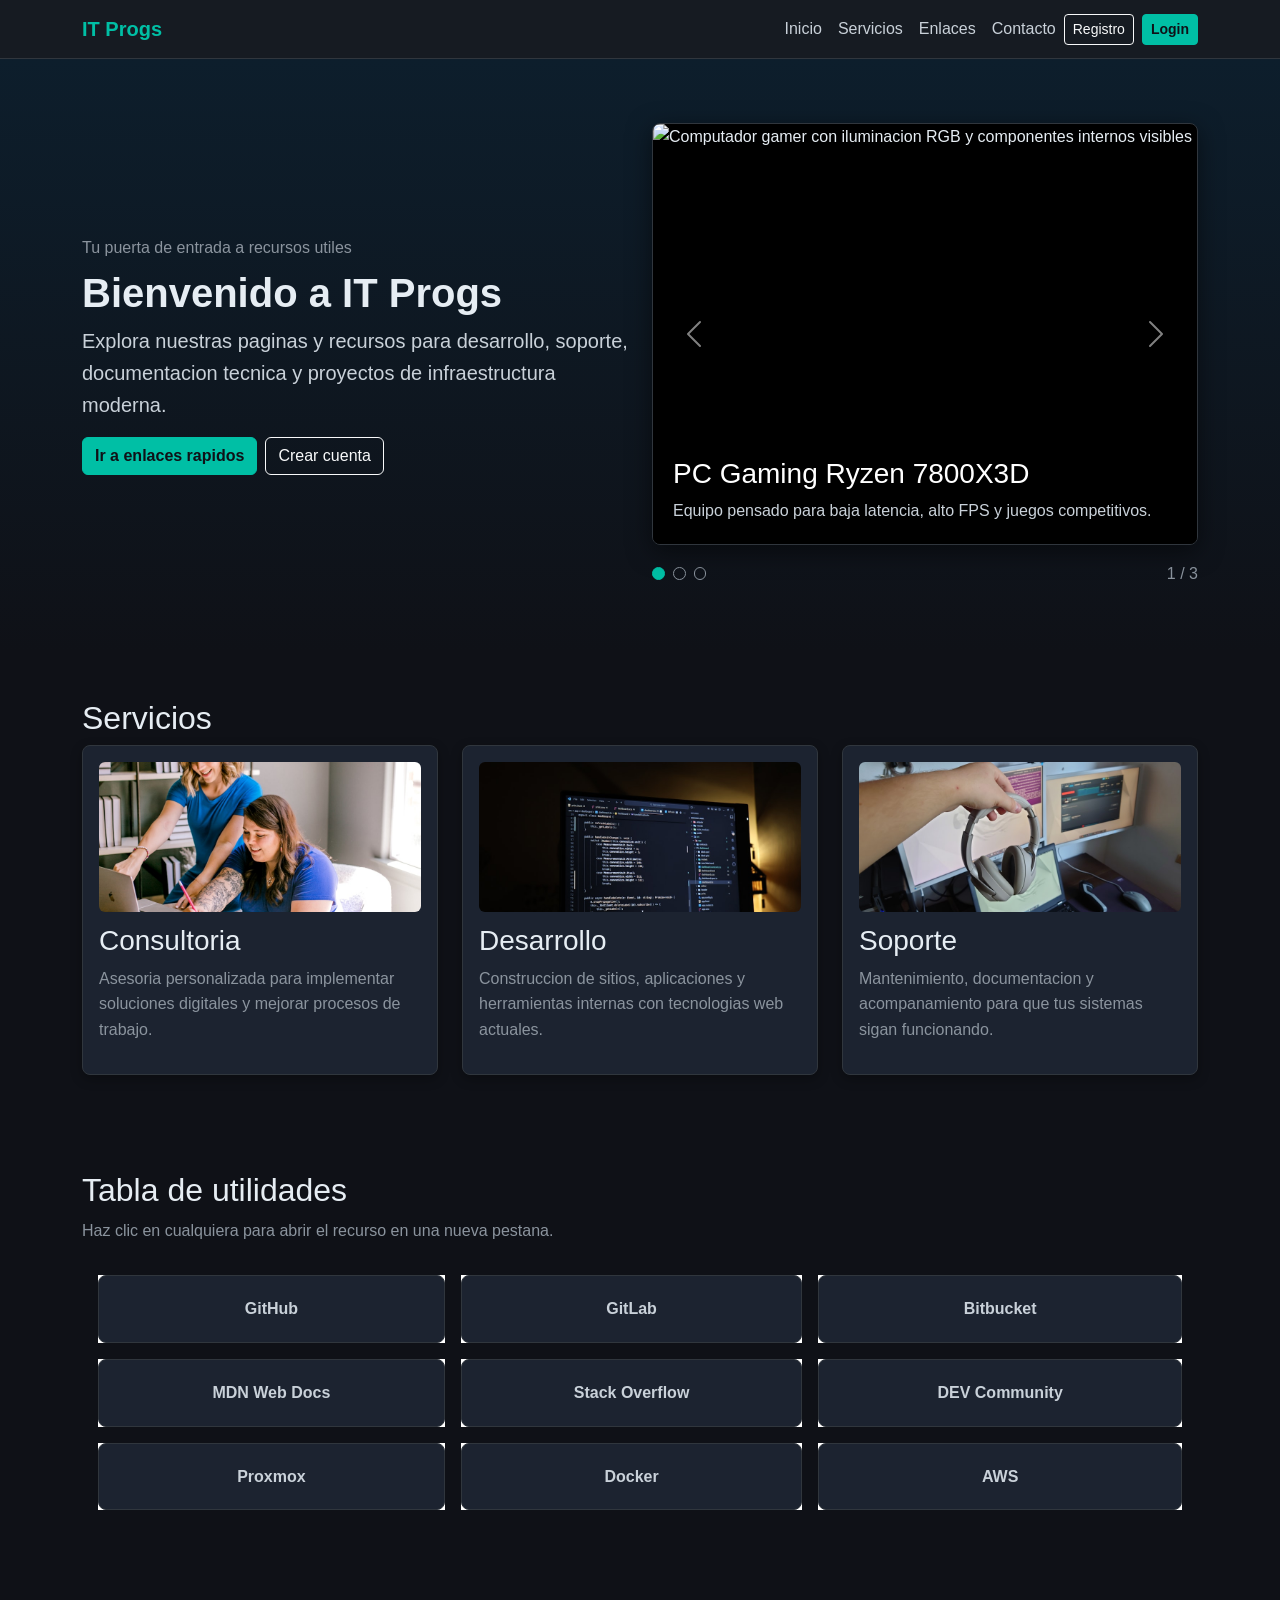
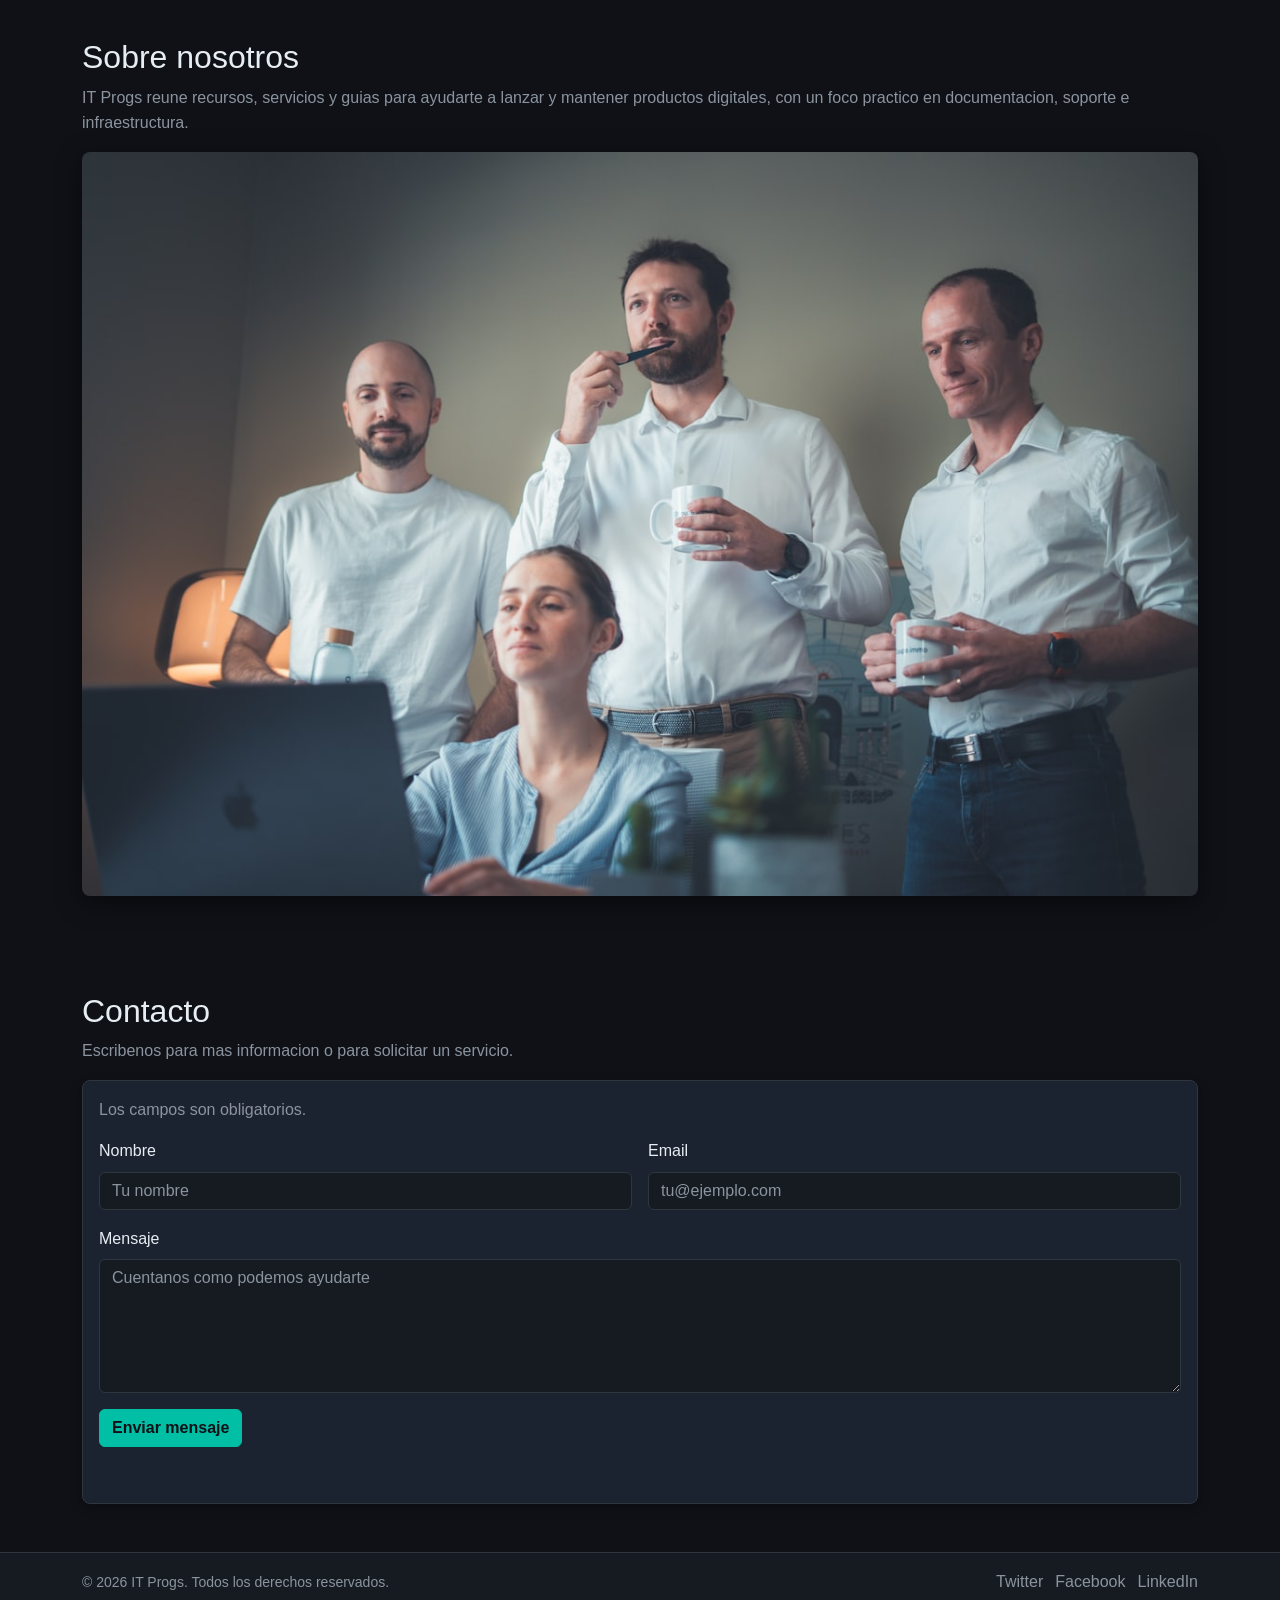
==== commit 868fa477: "Agregar comentarios explicativos" ====
--- a/index.html
+++ b/index.html
@@ -12,11 +12,13 @@
 </head>
 
 <body>
+  <!-- Header fijo del sitio: mantiene la identidad IT Progs visible y concentra las acciones de cuenta. -->
   <header class="site-header sticky-top">
     <nav class="navbar navbar-expand-lg navbar-dark" aria-label="Principal">
       <div class="container">
         <a class="navbar-brand fw-bold" href="#hero">IT Progs</a>
 
+        <!-- Registro y Login se dejaron como botones directos para que el usuario no tenga que buscarlos en la pagina. -->
         <div class="nav-actions ms-auto order-lg-3">
           <button class="btn btn-outline-light btn-sm" id="abrirRegistro" type="button">Registro</button>
           <button class="btn btn-accent btn-sm" id="abrirLogin" type="button">Login</button>
@@ -39,6 +41,7 @@
     </nav>
   </header>
 
+  <!-- Popup de login: se mantiene fuera del main para que funcione como capa flotante sobre cualquier seccion. -->
   <section class="login-popup" id="loginPopup" aria-hidden="true" aria-labelledby="tituloLogin" role="dialog">
     <div class="popup-panel">
       <div class="d-flex justify-content-between align-items-start gap-3">
@@ -69,6 +72,7 @@
     </div>
   </section>
 
+  <!-- Popup de registro: envia los datos al servidor local para actualizar usuarios.json. -->
   <section class="login-popup" id="registroPopup" aria-hidden="true" aria-labelledby="tituloInscripcion" role="dialog">
     <div class="popup-panel">
       <div class="d-flex justify-content-between align-items-start gap-3">
@@ -114,6 +118,7 @@
   </section>
 
   <main>
+    <!-- Hero principal: conserva la idea original de bienvenida y muestra el carrusel desde el primer vistazo. -->
     <section id="hero" class="hero" tabindex="-1">
       <div class="container">
         <div class="row align-items-center g-4">
@@ -130,7 +135,7 @@
             </div>
           </div>
           <div class="col-lg-6">
-            <!-- Cambio: el carrusel manual se movio al hero para que aparezca junto a "Bienvenido a IT Progs". -->
+            <!-- Carrusel manual: usa clases visuales de Bootstrap, pero el cambio de imagen lo controla script.js. -->
             <div class="carousel manual-carousel hero-carousel" aria-roledescription="carrusel"
               aria-label="Galeria de hardware">
               <div class="carousel-inner">
@@ -161,6 +166,7 @@
       </div>
     </section>
 
+    <!-- Servicios originales de IT Progs: se mantienen como cuerpo principal de la landing. -->
     <section id="features" class="container py-5" tabindex="-1" aria-label="Servicios principales">
       <h2>Servicios</h2>
       <div class="row g-4">
@@ -188,6 +194,7 @@
       </div>
     </section>
 
+    <!-- Tabla de recursos utiles para reforzar el objetivo original del sitio. -->
     <section id="links" class="container py-5" tabindex="-1" aria-label="Enlaces rapidos">
       <h2>Tabla de utilidades</h2>
       <p class="small-muted">Haz clic en cualquiera para abrir el recurso en una nueva pestana.</p>
@@ -214,6 +221,7 @@
       </div>
     </section>
 
+    <!-- Seccion institucional del sitio original. -->
     <section id="about" class="container py-5" tabindex="-1" aria-label="Sobre nosotros">
       <h2>Sobre nosotros</h2>
       <p>
@@ -223,6 +231,7 @@
       <img src="images/about-team.jpg" alt="Equipo de IT Progs revisando un proyecto en conjunto" class="about-img">
     </section>
 
+    <!-- Contacto queda como formulario independiente del registro/login para separar intenciones del usuario. -->
     <section id="contact" class="container py-5" tabindex="-1" aria-label="Contacto">
       <h2>Contacto</h2>
       <p>Escribenos para mas informacion o para solicitar un servicio.</p>
--- a/styles.css
+++ b/styles.css
@@ -1,4 +1,5 @@
 :root {
+  /* Paleta oscura coherente con la version original del sitio IT Progs. */
   --accent: #00bfa5;
   --accent-hover: #00897b;
   --bg: #0f1117;
@@ -52,6 +53,7 @@
 }
 
 .nav-actions {
+  /* Acciones de cuenta siempre visibles: Registro y Login quedan al nivel del logo. */
   display: flex;
   align-items: center;
   gap: 0.5rem;
@@ -62,6 +64,7 @@
 }
 
 .hero {
+  /* Bloque de bienvenida original, ahora con el carrusel integrado al costado. */
   padding: 4rem 0;
   background: linear-gradient(180deg, #0d1e2c 0%, var(--bg) 100%);
 }
@@ -130,6 +133,7 @@
 }
 
 .login-popup {
+  /* Capa reutilizable para Login y Registro; evita duplicar estilos de modal. */
   position: fixed;
   inset: 0;
   z-index: 2000;
@@ -145,6 +149,7 @@
 }
 
 .popup-panel {
+  /* Panel compacto para formularios cortos, con scroll interno en pantallas pequenas. */
   width: min(420px, 100%);
   max-height: calc(100vh - 6.5rem);
   overflow-y: auto;
@@ -176,6 +181,7 @@
 }
 
 .registro-feedback {
+  /* Mensaje final simple: reemplaza la salida tecnica para que el registro se sienta natural. */
   min-height: 1.5rem;
   margin: 1rem 0 0;
   color: var(--accent);
@@ -188,6 +194,7 @@
 }
 
 .manual-carousel {
+  /* Solo usamos la apariencia de Bootstrap; la navegacion se maneja manualmente en script.js. */
   overflow: hidden;
   background: #000;
   border: 1px solid var(--border);
